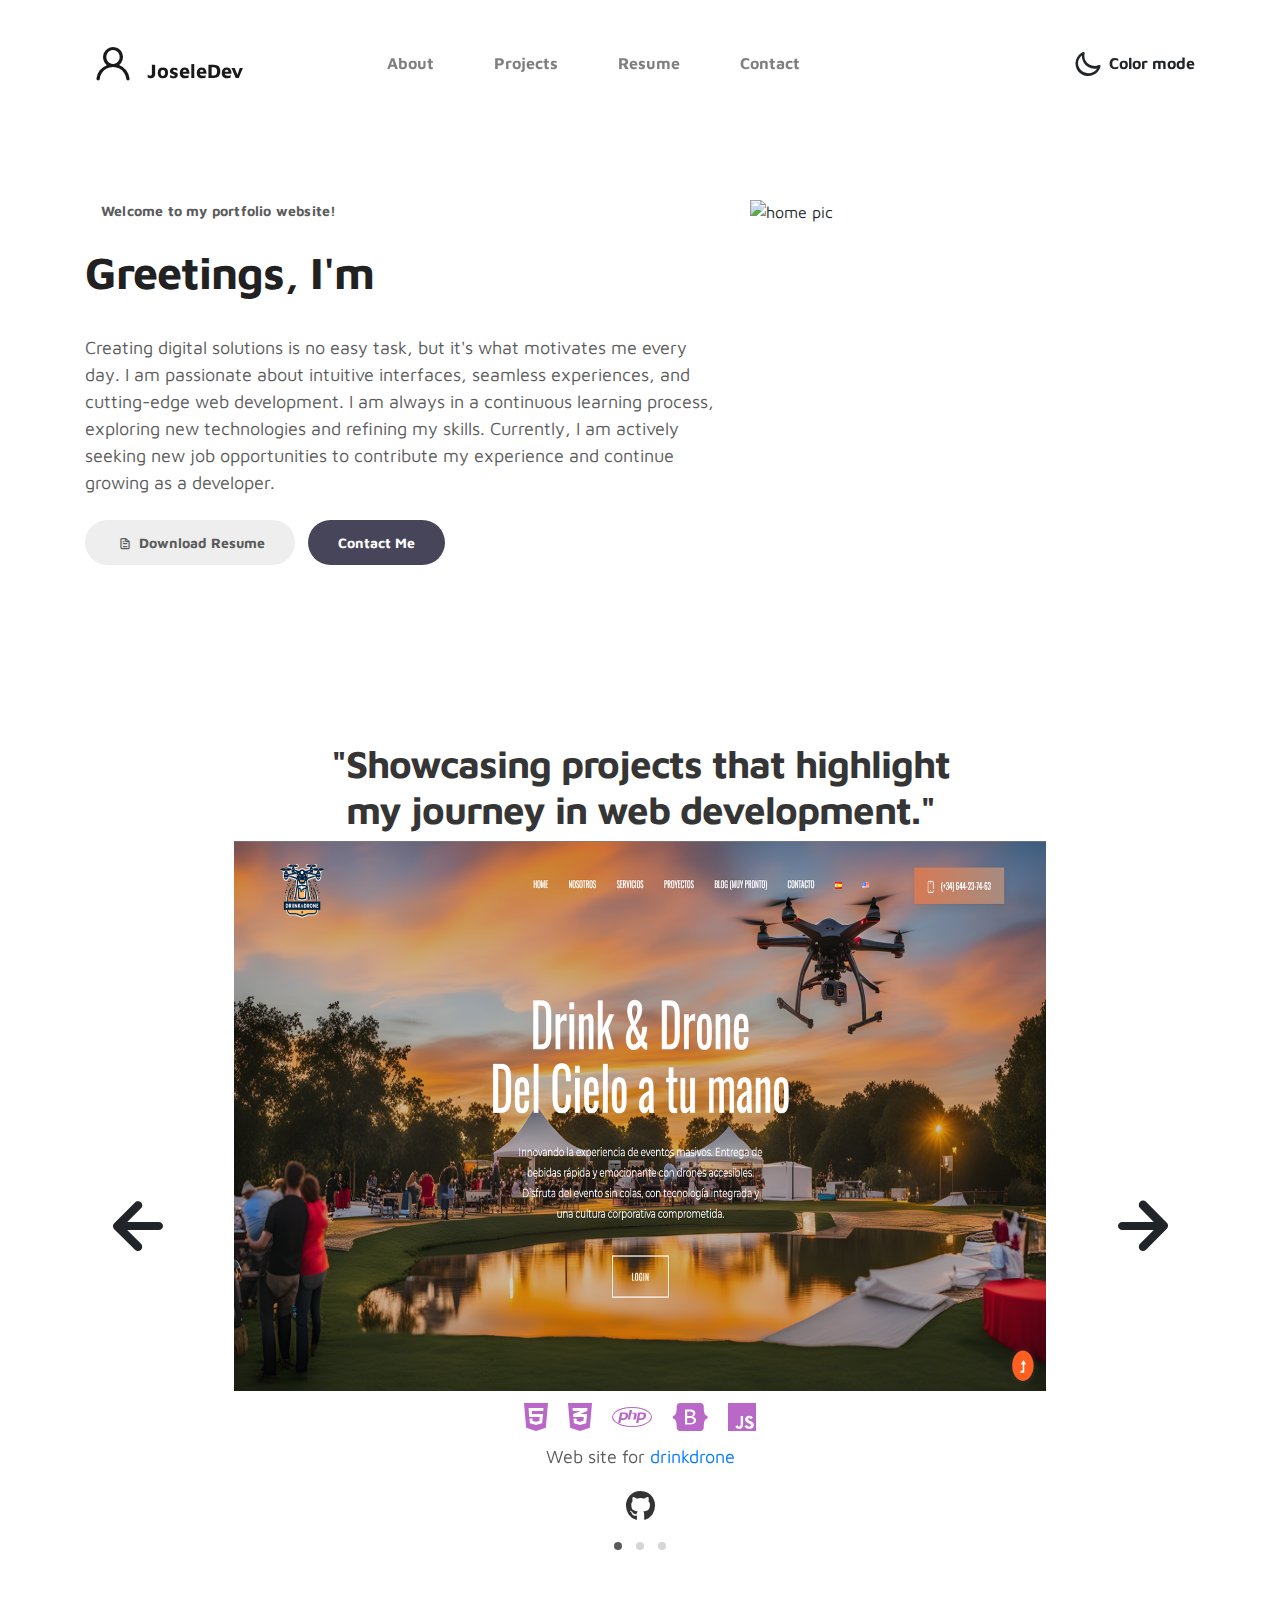
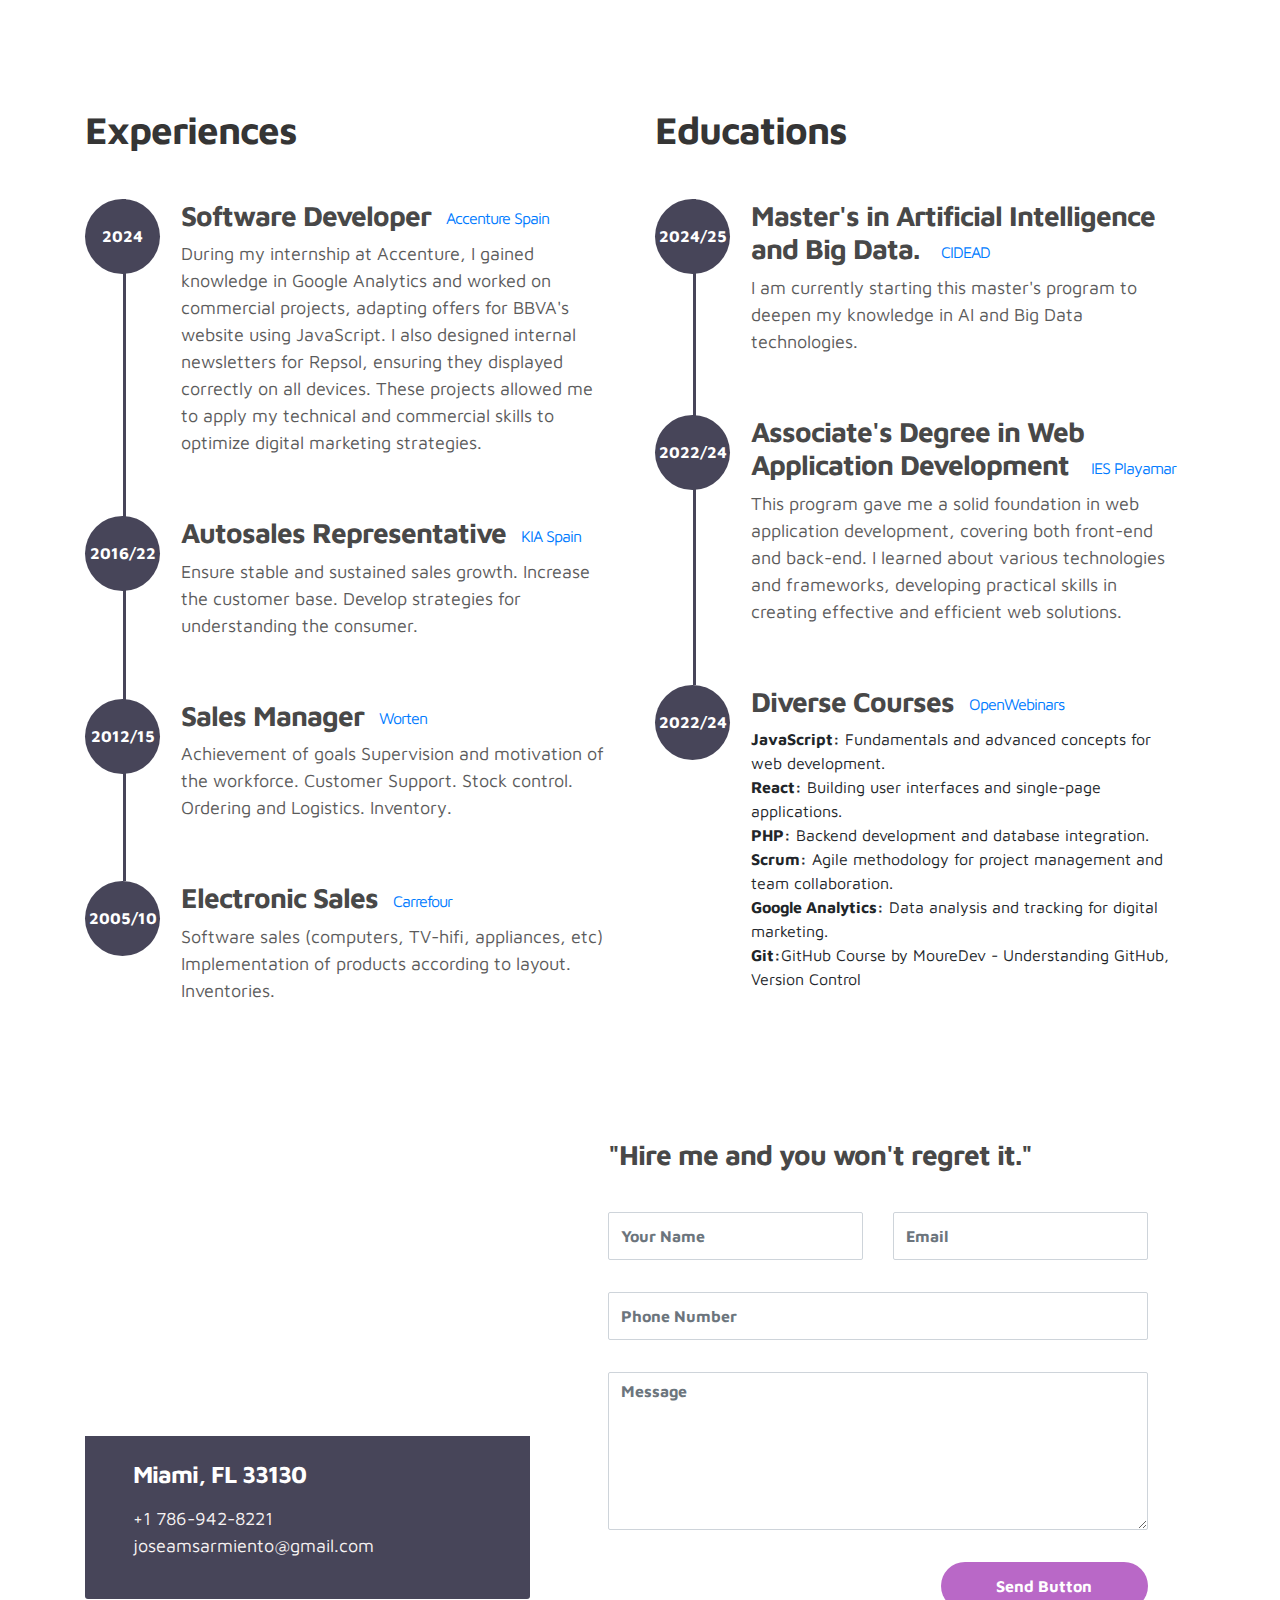
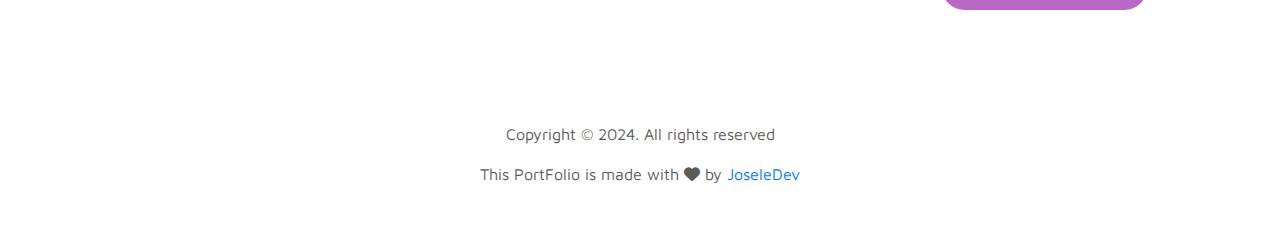
==== JoseleDev-PortFolio/index.html @ 1d7ce8e7 "ajuste del padding del parrafo" ====
<!doctype html>
<html lang="en">

<head>
  <meta charset="utf-8">
  <meta name="viewport" content="width=device-width, initial-scale=1, shrink-to-fit=no">
  <meta name="description" content="Portfolio of Jose Antonio Munoz Sarmiento, a Web Developer and Data Analyst">
  <meta name="author" content="Jose Antonio Munoz Sarmiento">

  <!-- Open Graph / LinkedIn -->
  <meta property="og:title" content="Portfolio of Jose Antonio Munoz Sarmiento">
  <meta property="og:description"
    content="Explore my web development projects and skills in technologies like JavaScript, Python, and more.">
  <meta property="og:image" content="https://www.joseledev.es/images/project/logo2.jpg">
  <meta property="og:url" content="https://www.joseledev.es">
  <meta property="og:type" content="website">

  <!-- Favicon -->
  <link rel="icon" href="images/favicon2.png">


  <!-- Keywords for SEO -->
  <meta name="keywords"
    content="Web Developer, Python, Django, Front-End, Back-End, Web Development, Data Analysis, Portfolio,">

  <!-- Page Title -->
  <title>JoseleDev</title>

  <!-- Script de Google Translate con carga asíncrona -->
  <script type="text/javascript">
    function googleTranslateElementInit() {
      new google.translate.TranslateElement({
        pageLanguage: 'en',
        includedLanguages: 'es,en',
        layout: google.translate.TranslateElement.InlineLayout.SIMPLE
      }, 'google_translate_element');
    }
  </script>
  <script type="text/javascript" src="//translate.google.com/translate_a/element.js?cb=googleTranslateElementInit" async
    defer></script>

  <!-- Styles google button -->
  <style>
    nav ul {
      list-style-type: none;
      margin: 0;
      padding: 0;
      display: flex;
    }

    nav ul li {
      margin-right: 20px;
    }

    #google_translate_element {
      display: inline-block;
      padding: 0;
      margin: 0;
    }
  </style>

  <!-- Bootstrap core CSS -->
  <link rel="stylesheet" href="css/bootstrap.min.css">
  <link rel="stylesheet" href="css/unicons.css">
  <link rel="stylesheet" href="css/owl.carousel.min.css">
  <link rel="stylesheet" href="css/owl.theme.default.min.css">

  <!-- MAIN STYLE -->
  <link rel="stylesheet" href="css/style.css">
  <link rel="stylesheet" href="https://cdnjs.cloudflare.com/ajax/libs/font-awesome/5.15.4/css/all.min.css">
  <link rel="stylesheet" href="https://cdnjs.cloudflare.com/ajax/libs/font-awesome/6.0.0-beta3/css/all.min.css">
  <link rel="stylesheet" href="https://unicons.iconscout.com/release/v3.0.6/css/line.css">

  <style>

  </style>

</head>

<body>

  <!-- MENU -->
  <nav class="navbar navbar-expand-sm navbar-light">
    <div class="container">
      <a class="navbar-brand" href="index.html"><i class='uil uil-user'></i> JoseleDev</a>

      <button class="navbar-toggler" type="button" data-toggle="collapse" data-target="#navbarNav"
        aria-controls="navbarNav" aria-expanded="false" aria-label="Toggle navigation">
        <span class="navbar-toggler-icon"></span>
        <span class="navbar-toggler-icon"></span>
        <span class="navbar-toggler-icon"></span>
      </button>

      <div class="collapse navbar-collapse" id="navbarNav">
        <ul class="navbar-nav mx-auto">
          <li class="nav-item">
            <a href="aboutme.html" class="nav-link"><span data-hover="About">About</span></a>
          </li>
          <li class="nav-item">
            <a href="#project" class="nav-link"><span data-hover="Projects">Projects</span></a>
          </li>
          <li class="nav-item">
            <a href="#resume" class="nav-link"><span data-hover="Resume">Resume</span></a>
          </li>
          <li class="nav-item">
            <a href="#contact" class="nav-link"><span data-hover="Contact">Contact</span></a>
          </li>
        </ul>

        <div id="google_translate_element"></div>

        <ul class="navbar-nav ml-lg-auto">
          <div class="ml-lg-4">
            <div class="color-mode d-lg-flex justify-content-center align-items-center">
              <i class="color-mode-icon"></i>
              Color mode
            </div>
          </div>
        </ul>
      </div>
    </div>
  </nav>

  <!-- ABOUT -->
  <section class="about full-screen d-lg-flex justify-content-center align-items-center" id="about">
    <div class="container">
      <div class="row">
        <div class="col-lg-7 col-md-12 col-12 d-flex align-items-center">
          <div class="about-text">
            <small class="small-text">Welcome to <span class="mobile-block">my portfolio website!</span></small>
            <h1 class="animated animated-text">
              <span class="mr-2">Greetings, I'm</span>
              <div class="animated-info">
                <span class="animated-item">Jose A. Munoz</span>
                <span class="animated-item">Web Developer</span>
                <span class="animated-item">Data Analyst</span>
              </div>
            </h1>
            <p style="padding-top: 10px;">Creating digital solutions is no easy task, but it's what motivates me every
              day. I am passionate about
              intuitive interfaces, seamless experiences, and cutting-edge web development. I am always in a continuous
              learning process, exploring new technologies and refining my skills. Currently, I am actively seeking new
              job opportunities to contribute my experience and continue growing as a developer.</p>
            <div class="custom-btn-group mt-4">
              <a id="download-resume" href="Resume Web Development.pdf" class="btn mr-lg-2 custom-btn" target="_blank">
                <i class='uil uil-file-alt'></i> Download Resume
              </a>
              <a href="#contact" class="btn custom-btn custom-btn-bg custom-btn-link">Contact Me</a>
            </div>
          </div>
        </div>
        <div class="col-lg-5 col-md-12 col-12">
          <div class="about-image svg">
            <img src="https://soumyajit.vercel.app/static/media/home-main.541f8179af8209ce03ccf2178fe62dbf.svg"
              alt="home pic" class="img-fluid" style="max-height: 450px;">
          </div>
        </div>
      </div>
    </div>
  </section>

  <!-- PROJECTS -->
  <section class="project py-5" id="project">
    <div class="container">
      <div class="row">
        <div class="col-lg-11 text-center mx-auto col-12">
          <div class="col-lg-8 mx-auto">
            <h2>"Showcasing projects that highlight my journey in web development."</h2>
          </div>

          <div class="owl-carousel owl-theme">
            <div class="item">
              <div class="project-info">
                <a href="https://drinkdrone.es" target="_blank"><img src="images/project/project-image01v(2).png"
                    class="img-fluid" alt="project image"></a>
                <div class="tech-icons">
                  <i class="fab fa-html5 tech-icon" title="HTML"></i>
                  <i class="fab fa-css3-alt tech-icon" title="CSS"></i>
                  <i class="fab fa-php tech-icon" title="PHP"></i>
                  <i class="fab fa-bootstrap tech-icon" title="Bootstrap"></i>
                  <i class="fab fa-js tech-icon" title="JavaScript"></i>
                </div>
                <p>Web site for <a href="https://www.drinkdrone.es/" target="_blank">drinkdrone</a></p>
                <a href="https://github.com/JoseleDev23/TFG" class="github-link" target="_blank">
                  <i class="fab fa-github" title="View on GitHub"></i>
                </a>
              </div>
            </div>

            <div class="item">
              <div class="project-info">
                <img src="images/project/project-image02v(2).png" class="img-fluid" alt="project image">
                <div class="tech-icons">
                  <i class="fab fa-php tech-icon" title="PHP"></i>
                  <i class="fab fa-html5 tech-icon" title="HTML"></i>
                  <i class="fab fa-css3-alt tech-icon" title="CSS"></i>
                  <i class="fab fa-bootstrap tech-icon" title="Bootstrap"></i>
                </div>
                <p>CRUD book management library</p>
                <a href="https://github.com/JoseleDev23/PHPCRUD" class="github-link" target="_blank">
                  <i class="fab fa-github" title="View on GitHub"></i>
                </a>
              </div>
            </div>

            <div class="item">
              <div class="project-info">
                <img src="images/project/project-image03v(3).png" class="img-fluid" alt="project image">
                <div class="tech-icons">
                  <i class="fab fa-python tech-icon" title="Python"></i>
                  <i class="fab fa-html5 tech-icon" title="HTML"></i>
                  <i class="fab fa-css3-alt tech-icon" title="CSS"></i>
                  <i class="fab fa-bootstrap tech-icon" title="Bootstrap"></i>
                  <!-- <span class="tech-icon" style="font-size: 21px; color: #B968C7;">Django</span> -->
                </div>
                <p>Django Project: Management of Sports Facilities and Athletes</p>
                <a href="https://github.com/JoseleDev23/Proyecto-final-Django/tree/master" class="github-link"
                  target="_blank">
                  <i class="fab fa-github" title="View on GitHub"></i>
                </a>
              </div>
            </div>

            <!-- <div class="item">
              <div class="project-info">
                <img src="images/project/project-image04.png" class="img-fluid" alt="project image">
                <div class="tech-icons">
                  <i class="fab fa-vuejs tech-icon" title="Vue.js"></i>
                  <i class="fab fa-axios tech-icon" title="Axios"></i>
                </div>
                <a href="https://github.com/tu-usuario/proyecto04" class="github-link" target="_blank">
                  <i class="fab fa-github" title="View on GitHub"></i>
                </a>
              </div>
            </div>

            <div class="item">
              <div class="project-info">
                <img src="images/project/project-image05.png" class="img-fluid" alt="project image">
                <div class="tech-icons">
                  <i class="fab fa-wordpress tech-icon" title="WordPress"></i>
                </div>
                <a href="https://github.com/tu-usuario/proyecto05" class="github-link" target="_blank">
                  <i class="fab fa-github" title="View on GitHub"></i>
                </a>
              </div> -->
          </div>
        </div>
      </div>
    </div>
    </div>
  </section>

  <!-- FEATURES -->
  <section class="resume py-5 d-lg-flex justify-content-center align-items-center" id="resume">
    <div class="container">
      <div class="row">

        <div class="col-lg-6 col-12">
          <h2 class="mb-4">Experiences</h2>

          <div class="timeline">
            <div class="timeline-wrapper">
              <div class="timeline-yr">
                <span>2024</span>
              </div>
              <div class="timeline-info">
                <h3><span>Software Developer</span><small> <a href="https://www.accenture.com/es-es">Accenture
                      Spain</a></small></h3>
                <p>During my internship at Accenture, I gained knowledge in Google Analytics and worked on commercial
                  projects, adapting offers for BBVA's website using JavaScript. I also designed internal newsletters
                  for Repsol, ensuring they displayed correctly on all devices. These projects allowed me to apply my
                  technical and commercial skills to optimize digital marketing strategies.</p>
              </div>
            </div>

            <div class="timeline-wrapper">
              <div class="timeline-yr">
                <span>2016/22</span>
              </div>
              <div class="timeline-info">
                <h3><span>Autosales Representative</span><small>
                    <a href="https://www.caetanoretail.es/kia/caetano-movil-sur/">KIA Spain</a></small></h3>
                <p>Ensure stable and sustained sales growth.
                  Increase the customer base.
                  Develop strategies for understanding the consumer.</p>
              </div>
            </div>

            <div class="timeline-wrapper">
              <div class="timeline-yr">
                <span>2012/15</span>
              </div>
              <div class="timeline-info">
                <h3><span>Sales Manager</span><small><a href="https://www.worten.es/">Worten</a></small></h3>
                <p>Achievement of goals
                  Supervision and motivation of the workforce.
                  Customer Support.
                  Stock control.
                  Ordering and Logistics.
                  Inventory.</p>
              </div>
            </div>

            <div class="timeline-wrapper">
              <div class="timeline-yr">
                <span>2005/10</span>
              </div>
              <div class="timeline-info">
                <h3><span>Electronic Sales<small><a href="https://www.carrefour.es/">Carrefour</a></small></h3>
                <p>Software sales (computers, TV-hifi, appliances, etc)
                  Implementation of products according to layout.
                  Inventories.</p>
              </div>
            </div>

          </div>
        </div>

        <div class="col-lg-6 col-12">
          <h2 class="mb-4 mobile-mt-2">Educations</h2>

          <div class="timeline">
            <div class="timeline-wrapper">
              <div class="timeline-yr">
                <span>2024/25</span>
              </div>
              <div class="timeline-info">
                <h3><span> Master's in Artificial Intelligence and Big Data.
                  </span><small> <a
                      href="https://www.educacionfpydeportes.gob.es/mc/cidead/el-cidead.html">CIDEAD</a></small></h3>
                <p>I am currently starting this master's program to deepen my knowledge in AI and Big Data technologies.
                </p>
              </div>
            </div>

            <div class="timeline-wrapper">
              <div class="timeline-yr">
                <span>2022/24</span>
              </div>
              <div class="timeline-info">
                <h3><span>Associate's Degree in Web Application Development
                  </span><small><a href="https://iesplayamar.es/">IES Playamar</a> </small></h3>
                <p>This program gave me a solid foundation in web application development, covering both front-end and
                  back-end. I learned about various technologies and frameworks, developing practical skills in creating
                  effective and efficient web solutions.</p>
              </div>
            </div>

            <div class="timeline-wrapper">
              <div class="timeline-yr">
                <span>2022/24</span>
              </div>
              <div class="timeline-info">
                <h3><span>Diverse Courses</span><small><a href="https://openwebinars.net/">OpenWebinars</a></small></h3>
                <ul>
                  <li><strong>JavaScript:</strong> Fundamentals and advanced concepts for web development.</li>
                  <li><strong>React:</strong> Building user interfaces and single-page applications.</li>
                  <li><strong>PHP:</strong> Backend development and database integration.</li>
                  <li><strong>Scrum:</strong> Agile methodology for project management and team collaboration.</li>
                  <li><strong>Google Analytics:</strong> Data analysis and tracking for digital marketing.</li>
                  <li><strong>Git:</strong>GitHub Course by MoureDev - Understanding GitHub, Version Control</li>
                </ul>
              </div>
            </div>
          </div>
        </div>
      </div>
    </div>
  </section>

  <!-- CONTACT -->
  <section class="contact py-5" id="contact">
    <div class="container">
      <div class="row">

        <div class="col-lg-5 mr-lg-5 col-12">
          <div class="google-map w-100">
            <iframe
              src="https://www.google.com/maps/embed?pb=!1m18!1m12!1m3!1d3593.148335024986!2d-80.21187282459947!3d25.76566357734939!2m3!1f0!2f0!3f0!3m2!1i1024!2i768!4f13.1!3m3!1m2!1s0x88d9b68cc8557a55%3A0x5b01899750f7d257!2sBrickell%20Vista%20Condo%20Association%20Inc!5e0!3m2!1ses!2sus!4v1729383443800!5m2!1ses!2sus"
              width="400" height="300" frameborder="0" style="border:0" allowfullscreen></iframe>
          </div>

          <div class="contact-info d-flex justify-content-between align-items-center py-4 px-lg-5">
            <div class="contact-info-item">
              <h4 class="mb-3 text-white"> Miami, FL 33130</h4>
              <p class="footer-text mb-0">+1 786-942-8221</p>
              <p><a href="mailto:joseamsarmiento@gmail.com">joseamsarmiento@gmail.com</a></p>
            </div>

            <ul class="social-links">
              <li>
                <a href="https://www.linkedin.com/in/jose-antonio-mu%C3%B1oz-sarmiento-1b151637/" target="_blank"
                  class="uil uil-linkedin" data-toggle="tooltip" data-placement="left" title="LinkedIn"></a>
              </li>
              <li>
                <a href="https://github.com/JoseleDev23?tab=repositories" target="_blank" class="uil uil-github"
                  data-toggle="tooltip" data-placement="left" title="GitHub"></a>
              </li>
            </ul>
          </div>
        </div>

        <div class="col-lg-6 col-12">
          <div class="contact-form">
            <h3 class="mb-4">"Hire me and you won't regret it."</h3>

            <form action="contact.php" method="POST">
              <div class="row">
                <div class="col-lg-6 col-12">
                  <input type="text" class="form-control" name="name" placeholder="Your Name" id="name" required>
                </div>

                <div class="col-lg-6 col-12">
                  <input type="email" class="form-control" name="email" placeholder="Email" id="email" required>
                </div>

                <div class="col-12">
                  <input type="text" class="form-control" name="phone" placeholder="Phone Number" id="phone" required>
                </div>

                <div class="col-12">
                  <textarea name="message" rows="6" class="form-control" id="message" placeholder="Message"
                    required></textarea>
                </div>

                <div class="ml-lg-auto col-lg-5 col-12">
                  <input type="submit" class="form-control submit-btn" value="Send Button">
                </div>
              </div>
            </form>
          </div>
        </div>



      </div>
    </div>
  </section>

  <!-- FOOTER -->
  <footer class="footer py-5">
    <div class="container">
      <div class="row">
        <div class="col-lg-12 col-12">
          <p class="copyright-text text-center">Copyright &copy; 2024. All rights reserved
          </p>
          <p class="copyright-text text-center"> This PortFolio is made with <i class="fa fa-heart"
              aria-hidden="true"></i> by <a rel="nofollow"
              href="https://www.linkedin.com/in/jose-antonio-mu%C3%B1oz-sarmiento-1b151637/"> JoseleDev</a>
          </p>
        </div>
      </div>
    </div>
  </footer>

  <script src="js/jquery-3.3.1.min.js"></script>
  <script src="js/popper.min.js"></script>
  <script src="js/bootstrap.min.js"></script>
  <script src="js/Headroom.js"></script>
  <script src="js/jQuery.headroom.js"></script>
  <script src="js/owl.carousel.min.js"></script>
  <script src="js/smoothscroll.js"></script>
  <script src="js/custom.js"></script>
  <script src="js/main.js"></script>

</body>

</html>
---- JoseleDev-PortFolio/css/unicons.css ----
@font-face {
  font-family: 'unicons';
  src: url('../font/unicons.eot?42479262');
  src: url('../font/unicons.eot?42479262#iefix') format('embedded-opentype'),
       url('../font/unicons.woff2?42479262') format('woff2'),
       url('../font/unicons.woff?42479262') format('woff'),
       url('../font/unicons.ttf?42479262') format('truetype'),
       url('../font/unicons.svg?42479262#unicons') format('svg');
  font-weight: normal;
  font-style: normal;
}
/* Chrome hack: SVG is rendered more smooth in Windozze. 100% magic, uncomment if you need it. */
/* Note, that will break hinting! In other OS-es font will be not as sharp as it could be */
/*
@media screen and (-webkit-min-device-pixel-ratio:0) {
  @font-face {
    font-family: 'unicons';
    src: url('../font/unicons.svg?42479262#unicons') format('svg');
  }
}
*/
 
 [class^="uil-"]:before, [class*=" uil-"]:before {
  font-family: "unicons";
  font-style: normal;
  font-weight: normal;
  speak: none;
 
  display: inline-block;
  text-decoration: inherit;
  width: 1em;
  margin-right: .2em;
  text-align: center;
  /* opacity: .8; */
 
  /* For safety - reset parent styles, that can break glyph codes*/
  font-variant: normal;
  text-transform: none;
 
  /* fix buttons height, for twitter bootstrap */
  line-height: 1em;
 
  /* Animation center compensation - margins should be symmetric */
  /* remove if not needed */
  margin-left: .2em;
 
  /* you can be more comfortable with increased icons size */
  /* font-size: 120%; */
 
  /* Font smoothing. That was taken from TWBS */
  -webkit-font-smoothing: antialiased;
  -moz-osx-font-smoothing: grayscale;
 
  /* Uncomment for 3D effect */
  /* text-shadow: 1px 1px 1px rgba(127, 127, 127, 0.3); */
}
 
.uil-abacus:before { content: '\e800'; } /* '' */
.uil-accessible-icon-alt:before { content: '\e801'; } /* '' */
.uil-adjust-alt:before { content: '\e802'; } /* '' */
.uil-adjust-circle:before { content: '\e803'; } /* '' */
.uil-adjust-half:before { content: '\e804'; } /* '' */
.uil-adjust:before { content: '\e805'; } /* '' */
.uil-airplay:before { content: '\e806'; } /* '' */
.uil-align-alt:before { content: '\e807'; } /* '' */
.uil-align-center-alt:before { content: '\e808'; } /* '' */
.uil-align-center-h:before { content: '\e809'; } /* '' */
.uil-align-center-justify:before { content: '\e80a'; } /* '' */
.uil-align-center-v:before { content: '\e80b'; } /* '' */
.uil-align-center:before { content: '\e80c'; } /* '' */
.uil-align-justify:before { content: '\e80d'; } /* '' */
.uil-align-left-justify:before { content: '\e80e'; } /* '' */
.uil-align-left:before { content: '\e80f'; } /* '' */
.uil-align-letter-right:before { content: '\e810'; } /* '' */
.uil-align-right-justify:before { content: '\e811'; } /* '' */
.uil-align-right:before { content: '\e812'; } /* '' */
.uil-align:before { content: '\e813'; } /* '' */
.uil-ambulance:before { content: '\e814'; } /* '' */
.uil-analysis:before { content: '\e815'; } /* '' */
.uil-analytics:before { content: '\e816'; } /* '' */
.uil-anchor:before { content: '\e817'; } /* '' */
.uil-android-phone-slash:before { content: '\e818'; } /* '' */
.uil-angle-double-down:before { content: '\e819'; } /* '' */
.uil-angle-double-left:before { content: '\e81a'; } /* '' */
.uil-angle-double-right:before { content: '\e81b'; } /* '' */
.uil-angle-double-up:before { content: '\e81c'; } /* '' */
.uil-angle-down:before { content: '\e81d'; } /* '' */
.uil-angle-left:before { content: '\e81e'; } /* '' */
.uil-angle-right-b:before { content: '\e81f'; } /* '' */
.uil-angle-right:before { content: '\e820'; } /* '' */
.uil-angle-up:before { content: '\e821'; } /* '' */
.uil-annoyed-alt:before { content: '\e822'; } /* '' */
.uil-annoyed:before { content: '\e823'; } /* '' */
.uil-apps:before { content: '\e824'; } /* '' */
.uil-archive-alt:before { content: '\e825'; } /* '' */
.uil-archive:before { content: '\e826'; } /* '' */
.uil-arrow-break:before { content: '\e827'; } /* '' */
.uil-arrow-circle-down:before { content: '\e828'; } /* '' */
.uil-arrow-circle-left:before { content: '\e829'; } /* '' */
.uil-arrow-circle-right:before { content: '\e82a'; } /* '' */
.uil-arrow-circle-up:before { content: '\e82b'; } /* '' */
.uil-arrow-compress-h:before { content: '\e82c'; } /* '' */
.uil-arrow-down-left:before { content: '\e82d'; } /* '' */
.uil-arrow-down-right:before { content: '\e82e'; } /* '' */
.uil-arrow-down:before { content: '\e82f'; } /* '' */
.uil-arrow-from-right:before { content: '\e830'; } /* '' */
.uil-arrow-from-top:before { content: '\e831'; } /* '' */
.uil-arrow-growth:before { content: '\e832'; } /* '' */
.uil-arrow-left:before { content: '\e833'; } /* '' */
.uil-arrow-random:before { content: '\e834'; } /* '' */
.uil-arrow-resize-diagonal:before { content: '\e835'; } /* '' */
.uil-arrow-right:before { content: '\e836'; } /* '' */
.uil-arrow-to-bottom:before { content: '\e837'; } /* '' */
.uil-arrow-to-right:before { content: '\e838'; } /* '' */
.uil-arrow-up-left:before { content: '\e839'; } /* '' */
.uil-arrow-up-right:before { content: '\e83a'; } /* '' */
.uil-arrow-up:before { content: '\e83b'; } /* '' */
.uil-arrows-h-alt:before { content: '\e83c'; } /* '' */
.uil-arrows-h:before { content: '\e83d'; } /* '' */
.uil-arrows-left-down:before { content: '\e83e'; } /* '' */
.uil-arrows-maximize:before { content: '\e83f'; } /* '' */
.uil-arrows-merge:before { content: '\e840'; } /* '' */
.uil-arrows-resize-h:before { content: '\e841'; } /* '' */
.uil-arrows-resize-v:before { content: '\e842'; } /* '' */
.uil-arrows-resize:before { content: '\e843'; } /* '' */
.uil-arrows-right-down:before { content: '\e844'; } /* '' */
.uil-arrows-shrink-h:before { content: '\e845'; } /* '' */
.uil-arrows-shrink-v:before { content: '\e846'; } /* '' */
.uil-arrows-up-right:before { content: '\e847'; } /* '' */
.uil-arrows-v-alt:before { content: '\e848'; } /* '' */
.uil-arrows-v:before { content: '\e849'; } /* '' */
.uil-at:before { content: '\e84a'; } /* '' */
.uil-atm-card:before { content: '\e84b'; } /* '' */
.uil-atom:before { content: '\e84c'; } /* '' */
.uil-auto-flash:before { content: '\e84d'; } /* '' */
.uil-award-alt:before { content: '\e84e'; } /* '' */
.uil-award:before { content: '\e84f'; } /* '' */
.uil-baby-carriage:before { content: '\e850'; } /* '' */
.uil-backpack:before { content: '\e851'; } /* '' */
.uil-backspace:before { content: '\e852'; } /* '' */
.uil-backward:before { content: '\e853'; } /* '' */
.uil-bag-alt:before { content: '\e854'; } /* '' */
.uil-bag-slash:before { content: '\e855'; } /* '' */
.uil-bag:before { content: '\e856'; } /* '' */
.uil-ball:before { content: '\e857'; } /* '' */
.uil-ban:before { content: '\e858'; } /* '' */
.uil-bars:before { content: '\e859'; } /* '' */
.uil-basketball-hoop:before { content: '\e85a'; } /* '' */
.uil-basketball:before { content: '\e85b'; } /* '' */
.uil-battery-bolt:before { content: '\e85c'; } /* '' */
.uil-battery-empty:before { content: '\e85d'; } /* '' */
.uil-bed-double:before { content: '\e85e'; } /* '' */
.uil-bed:before { content: '\e85f'; } /* '' */
.uil-bell-school:before { content: '\e860'; } /* '' */
.uil-bell-slash:before { content: '\e861'; } /* '' */
.uil-bill:before { content: '\e862'; } /* '' */
.uil-bitcoin-circle:before { content: '\e863'; } /* '' */
.uil-bitcoin:before { content: '\e864'; } /* '' */
.uil-bluetooth-b:before { content: '\e865'; } /* '' */
.uil-bolt-alt:before { content: '\e866'; } /* '' */
.uil-bolt-slash:before { content: '\e867'; } /* '' */
.uil-bolt:before { content: '\e868'; } /* '' */
.uil-book-alt:before { content: '\e869'; } /* '' */
.uil-book-medical:before { content: '\e86a'; } /* '' */
.uil-book-open:before { content: '\e86b'; } /* '' */
.uil-book-reader:before { content: '\e86c'; } /* '' */
.uil-book:before { content: '\e86d'; } /* '' */
.uil-bookmark-full:before { content: '\e86e'; } /* '' */
.uil-bookmark:before { content: '\e86f'; } /* '' */
.uil-books:before { content: '\e870'; } /* '' */
.uil-boombox:before { content: '\e871'; } /* '' */
.uil-border-alt:before { content: '\e872'; } /* '' */
.uil-border-bottom:before { content: '\e873'; } /* '' */
.uil-border-clear:before { content: '\e874'; } /* '' */
.uil-border-horizontal:before { content: '\e875'; } /* '' */
.uil-border-inner:before { content: '\e876'; } /* '' */
.uil-border-left:before { content: '\e877'; } /* '' */
.uil-border-out:before { content: '\e878'; } /* '' */
.uil-border-right:before { content: '\e879'; } /* '' */
.uil-border-top:before { content: '\e87a'; } /* '' */
.uil-border-vertical:before { content: '\e87b'; } /* '' */
.uil-box:before { content: '\e87c'; } /* '' */
.uil-briefcase-alt:before { content: '\e87d'; } /* '' */
.uil-briefcase:before { content: '\e87e'; } /* '' */
.uil-bright:before { content: '\e87f'; } /* '' */
.uil-brightness-empty:before { content: '\e880'; } /* '' */
.uil-brightness-half:before { content: '\e881'; } /* '' */
.uil-brightness-low:before { content: '\e882'; } /* '' */
.uil-brightness-minus:before { content: '\e883'; } /* '' */
.uil-brightness-plus:before { content: '\e884'; } /* '' */
.uil-brightness:before { content: '\e885'; } /* '' */
.uil-bring-bottom:before { content: '\e886'; } /* '' */
.uil-bring-front:before { content: '\e887'; } /* '' */
.uil-brush-alt:before { content: '\e888'; } /* '' */
.uil-bug:before { content: '\e889'; } /* '' */
.uil-building:before { content: '\e88a'; } /* '' */
.uil-bullseye:before { content: '\e88b'; } /* '' */
.uil-bus-alt:before { content: '\e88c'; } /* '' */
.uil-bus-school:before { content: '\e88d'; } /* '' */
.uil-bus:before { content: '\e88e'; } /* '' */
.uil-calcualtor:before { content: '\e88f'; } /* '' */
.uil-calculator-alt:before { content: '\e890'; } /* '' */
.uil-calendar-alt:before { content: '\e891'; } /* '' */
.uil-calendar-slash:before { content: '\e892'; } /* '' */
.uil-calender:before { content: '\e893'; } /* '' */
.uil-calling:before { content: '\e894'; } /* '' */
.uil-camera-plus:before { content: '\e895'; } /* '' */
.uil-camera-slash:before { content: '\e896'; } /* '' */
.uil-camera:before { content: '\e897'; } /* '' */
.uil-cancel:before { content: '\e898'; } /* '' */
.uil-capsule:before { content: '\e899'; } /* '' */
.uil-capture:before { content: '\e89a'; } /* '' */
.uil-car-sideview:before { content: '\e89b'; } /* '' */
.uil-car-slash:before { content: '\e89c'; } /* '' */
.uil-car-wash:before { content: '\e89d'; } /* '' */
.uil-car:before { content: '\e89e'; } /* '' */
.uil-card-atm:before { content: '\e89f'; } /* '' */
.uil-caret-right:before { content: '\e8a0'; } /* '' */
.uil-cart:before { content: '\e8a1'; } /* '' */
.uil-cell:before { content: '\e8a2'; } /* '' */
.uil-celsius:before { content: '\e8a3'; } /* '' */
.uil-chart-bar-alt:before { content: '\e8a4'; } /* '' */
.uil-chart-bar:before { content: '\e8a5'; } /* '' */
.uil-chart-down:before { content: '\e8a6'; } /* '' */
.uil-chart-growth-alt:before { content: '\e8a7'; } /* '' */
.uil-chart-growth:before { content: '\e8a8'; } /* '' */
.uil-chart-line:before { content: '\e8a9'; } /* '' */
.uil-chart-pie-alt:before { content: '\e8aa'; } /* '' */
.uil-chart-pie:before { content: '\e8ab'; } /* '' */
.uil-chart:before { content: '\e8ac'; } /* '' */
.uil-chat-bubble-user:before { content: '\e8ad'; } /* '' */
.uil-chat-info:before { content: '\e8ae'; } /* '' */
.uil-chat:before { content: '\e8af'; } /* '' */
.uil-check-circle:before { content: '\e8b0'; } /* '' */
.uil-check-square:before { content: '\e8b1'; } /* '' */
.uil-check:before { content: '\e8b2'; } /* '' */
.uil-circle-layer:before { content: '\e8b3'; } /* '' */
.uil-circle:before { content: '\e8b4'; } /* '' */
.uil-circuit:before { content: '\e8b5'; } /* '' */
.uil-clapper-board:before { content: '\e8b6'; } /* '' */
.uil-clipboard-alt:before { content: '\e8b7'; } /* '' */
.uil-clipboard-blank:before { content: '\e8b8'; } /* '' */
.uil-clipboard-notes:before { content: '\e8b9'; } /* '' */
.uil-clipboard:before { content: '\e8ba'; } /* '' */
.uil-clock-eight:before { content: '\e8bb'; } /* '' */
.uil-clock-five:before { content: '\e8bc'; } /* '' */
.uil-clock-nine:before { content: '\e8bd'; } /* '' */
.uil-clock-seven:before { content: '\e8be'; } /* '' */
.uil-clock-ten:before { content: '\e8bf'; } /* '' */
.uil-clock-three:before { content: '\e8c0'; } /* '' */
.uil-clock-two:before { content: '\e8c1'; } /* '' */
.uil-clock:before { content: '\e8c2'; } /* '' */
.uil-closed-captioning:before { content: '\e8c3'; } /* '' */
.uil-cloud-block:before { content: '\e8c4'; } /* '' */
.uil-cloud-bookmark:before { content: '\e8c5'; } /* '' */
.uil-cloud-check:before { content: '\e8c6'; } /* '' */
.uil-cloud-computing:before { content: '\e8c7'; } /* '' */
.uil-cloud-data-connection:before { content: '\e8c8'; } /* '' */
.uil-cloud-database-tree:before { content: '\e8c9'; } /* '' */
.uil-cloud-download:before { content: '\e8ca'; } /* '' */
.uil-cloud-drizzle:before { content: '\e8cb'; } /* '' */
.uil-cloud-exclamation:before { content: '\e8cc'; } /* '' */
.uil-cloud-hail:before { content: '\e8cd'; } /* '' */
.uil-cloud-heart:before { content: '\e8ce'; } /* '' */
.uil-cloud-info:before { content: '\e8cf'; } /* '' */
.uil-cloud-lock:before { content: '\e8d0'; } /* '' */
.uil-cloud-meatball:before { content: '\e8d1'; } /* '' */
.uil-cloud-moon-hail:before { content: '\e8d2'; } /* '' */
.uil-cloud-moon-meatball:before { content: '\e8d3'; } /* '' */
.uil-cloud-moon-rain:before { content: '\e8d4'; } /* '' */
.uil-cloud-moon-showers:before { content: '\e8d5'; } /* '' */
.uil-cloud-moon:before { content: '\e8d6'; } /* '' */
.uil-cloud-question:before { content: '\e8d7'; } /* '' */
.uil-cloud-rain-sun:before { content: '\e8d8'; } /* '' */
.uil-cloud-rain:before { content: '\e8d9'; } /* '' */
.uil-cloud-redo:before { content: '\e8da'; } /* '' */
.uil-cloud-set:before { content: '\e8db'; } /* '' */
.uil-cloud-share:before { content: '\e8dc'; } /* '' */
.uil-cloud-shield:before { content: '\e8dd'; } /* '' */
.uil-cloud-showers-alt:before { content: '\e8de'; } /* '' */
.uil-cloud-showers-heavy:before { content: '\e8df'; } /* '' */
.uil-cloud-showers:before { content: '\e8e0'; } /* '' */
.uil-cloud-slash:before { content: '\e8e1'; } /* '' */
.uil-cloud-sun-hail:before { content: '\e8e2'; } /* '' */
.uil-cloud-sun-meatball:before { content: '\e8e3'; } /* '' */
.uil-cloud-sun-rain-alt:before { content: '\e8e4'; } /* '' */
.uil-cloud-sun-rain:before { content: '\e8e5'; } /* '' */
.uil-cloud-sun-tear:before { content: '\e8e6'; } /* '' */
.uil-cloud-sun:before { content: '\e8e7'; } /* '' */
.uil-cloud-times:before { content: '\e8e8'; } /* '' */
.uil-cloud-unlock:before { content: '\e8e9'; } /* '' */
.uil-cloud-upload:before { content: '\e8ea'; } /* '' */
.uil-cloud-wifi:before { content: '\e8eb'; } /* '' */
.uil-cloud-wind:before { content: '\e8ec'; } /* '' */
.uil-cloud:before { content: '\e8ed'; } /* '' */
.uil-clouds:before { content: '\e8ee'; } /* '' */
.uil-club:before { content: '\e8ef'; } /* '' */
.uil-code:before { content: '\e8f0'; } /* '' */
.uil-coffee:before { content: '\e8f1'; } /* '' */
.uil-cog:before { content: '\e8f2'; } /* '' */
.uil-coins:before { content: '\e8f3'; } /* '' */
.uil-columns:before { content: '\e8f4'; } /* '' */
.uil-comment-alt-block:before { content: '\e8f5'; } /* '' */
.uil-comment-alt-chart-lines:before { content: '\e8f6'; } /* '' */
.uil-comment-alt-check:before { content: '\e8f7'; } /* '' */
.uil-comment-alt-dots:before { content: '\e8f8'; } /* '' */
.uil-comment-alt-download:before { content: '\e8f9'; } /* '' */
.uil-comment-alt-edit:before { content: '\e8fa'; } /* '' */
.uil-comment-alt-exclamation:before { content: '\e8fb'; } /* '' */
.uil-comment-alt-heart:before { content: '\e8fc'; } /* '' */
.uil-comment-alt-image:before { content: '\e8fd'; } /* '' */
.uil-comment-alt-info:before { content: '\e8fe'; } /* '' */
.uil-comment-alt-lines:before { content: '\e8ff'; } /* '' */
.uil-comment-alt-lock:before { content: '\e900'; } /* '' */
.uil-comment-alt-medical:before { content: '\e901'; } /* '' */
.uil-comment-alt-message:before { content: '\e902'; } /* '' */
.uil-comment-alt-notes:before { content: '\e903'; } /* '' */
.uil-comment-alt-plus:before { content: '\e904'; } /* '' */
.uil-comment-alt-question:before { content: '\e905'; } /* '' */
.uil-comment-alt-redo:before { content: '\e906'; } /* '' */
.uil-comment-alt-search:before { content: '\e907'; } /* '' */
.uil-comment-alt-share:before { content: '\e908'; } /* '' */
.uil-comment-alt-shield:before { content: '\e909'; } /* '' */
.uil-comment-alt-upload:before { content: '\e90a'; } /* '' */
.uil-comment-alt-verify:before { content: '\e90b'; } /* '' */
.uil-comment-alt:before { content: '\e90c'; } /* '' */
.uil-comment-block:before { content: '\e90d'; } /* '' */
.uil-comment-chart-line:before { content: '\e90e'; } /* '' */
.uil-comment-check:before { content: '\e90f'; } /* '' */
.uil-comment-dots:before { content: '\e910'; } /* '' */
.uil-comment-download:before { content: '\e911'; } /* '' */
.uil-comment-edit:before { content: '\e912'; } /* '' */
.uil-comment-exclamation:before { content: '\e913'; } /* '' */
.uil-comment-heart:before { content: '\e914'; } /* '' */
.uil-comment-image:before { content: '\e915'; } /* '' */
.uil-comment-info-alt:before { content: '\e916'; } /* '' */
.uil-comment-info:before { content: '\e917'; } /* '' */
.uil-comment-lines:before { content: '\e918'; } /* '' */
.uil-comment-lock:before { content: '\e919'; } /* '' */
.uil-comment-medical:before { content: '\e91a'; } /* '' */
.uil-comment-message:before { content: '\e91b'; } /* '' */
.uil-comment-notes:before { content: '\e91c'; } /* '' */
.uil-comment-plus:before { content: '\e91d'; } /* '' */
.uil-comment-question:before { content: '\e91e'; } /* '' */
.uil-comment-redo:before { content: '\e91f'; } /* '' */
.uil-comment-search:before { content: '\e920'; } /* '' */
.uil-comment-share:before { content: '\e921'; } /* '' */
.uil-comment-shield:before { content: '\e922'; } /* '' */
.uil-comment-slash:before { content: '\e923'; } /* '' */
.uil-comment-upload:before { content: '\e924'; } /* '' */
.uil-comment-verify:before { content: '\e925'; } /* '' */
.uil-comment:before { content: '\e926'; } /* '' */
.uil-comments-alt:before { content: '\e927'; } /* '' */
.uil-comments:before { content: '\e928'; } /* '' */
.uil-commnet-alt-slash:before { content: '\e929'; } /* '' */
.uil-compact-disc:before { content: '\e92a'; } /* '' */
.uil-compass:before { content: '\e92b'; } /* '' */
.uil-compress-alt-left:before { content: '\e92c'; } /* '' */
.uil-compress-alt:before { content: '\e92d'; } /* '' */
.uil-compress-arrows:before { content: '\e92e'; } /* '' */
.uil-compress-lines:before { content: '\e92f'; } /* '' */
.uil-compress-point:before { content: '\e930'; } /* '' */
.uil-compress-v:before { content: '\e931'; } /* '' */
.uil-compress:before { content: '\e932'; } /* '' */
.uil-computer-mouse:before { content: '\e933'; } /* '' */
.uil-confused:before { content: '\e934'; } /* '' */
.uil-constructor:before { content: '\e935'; } /* '' */
.uil-copy-alt:before { content: '\e936'; } /* '' */
.uil-copy-landscape:before { content: '\e937'; } /* '' */
.uil-copy:before { content: '\e938'; } /* '' */
.uil-copyright:before { content: '\e939'; } /* '' */
.uil-corner-down-left:before { content: '\e93a'; } /* '' */
.uil-corner-down-right-alt:before { content: '\e93b'; } /* '' */
.uil-corner-down-right:before { content: '\e93c'; } /* '' */
.uil-corner-left-down:before { content: '\e93d'; } /* '' */
.uil-corner-right-down:before { content: '\e93e'; } /* '' */
.uil-corner-up-left-alt:before { content: '\e93f'; } /* '' */
.uil-corner-up-left:before { content: '\e940'; } /* '' */
.uil-corner-up-right-alt:before { content: '\e941'; } /* '' */
.uil-corner-up-right:before { content: '\e942'; } /* '' */
.uil-creative-commons-pd-alt:before { content: '\e943'; } /* '' */
.uil-creative-commons-pd:before { content: '\e944'; } /* '' */
.uil-crockery:before { content: '\e945'; } /* '' */
.uil-crop-alt-rotate-left:before { content: '\e946'; } /* '' */
.uil-crop-alt-rotate-right:before { content: '\e947'; } /* '' */
.uil-crop-alt:before { content: '\e948'; } /* '' */
.uil-crosshair-alt:before { content: '\e949'; } /* '' */
.uil-crosshair:before { content: '\e94a'; } /* '' */
.uil-crosshairs:before { content: '\e94b'; } /* '' */
.uil-cube:before { content: '\e94c'; } /* '' */
.uil-data-sharing:before { content: '\e94d'; } /* '' */
.uil-database-alt:before { content: '\e94e'; } /* '' */
.uil-database:before { content: '\e94f'; } /* '' */
.uil-desert:before { content: '\e950'; } /* '' */
.uil-desktop-alt-slash:before { content: '\e951'; } /* '' */
.uil-desktop-alt:before { content: '\e952'; } /* '' */
.uil-desktop-cloud-alt:before { content: '\e953'; } /* '' */
.uil-desktop-slash:before { content: '\e954'; } /* '' */
.uil-desktop:before { content: '\e955'; } /* '' */
.uil-dialpad-alt:before { content: '\e956'; } /* '' */
.uil-dialpad:before { content: '\e957'; } /* '' */
.uil-diamond:before { content: '\e958'; } /* '' */
.uil-diary-alt:before { content: '\e959'; } /* '' */
.uil-diary:before { content: '\e95a'; } /* '' */
.uil-dice-five:before { content: '\e95b'; } /* '' */
.uil-dice-four:before { content: '\e95c'; } /* '' */
.uil-dice-one:before { content: '\e95d'; } /* '' */
.uil-dice-six:before { content: '\e95e'; } /* '' */
.uil-dice-three:before { content: '\e95f'; } /* '' */
.uil-dice-two:before { content: '\e960'; } /* '' */
.uil-direction:before { content: '\e961'; } /* '' */
.uil-directions:before { content: '\e962'; } /* '' */
.uil-dizzy-meh:before { content: '\e963'; } /* '' */
.uil-dna:before { content: '\e964'; } /* '' */
.uil-document-layout-center:before { content: '\e965'; } /* '' */
.uil-document-layout-left:before { content: '\e966'; } /* '' */
.uil-document-layout-right:before { content: '\e967'; } /* '' */
.uil-document:before { content: '\e968'; } /* '' */
.uil-dollar-alt:before { content: '\e969'; } /* '' */
.uil-dollar-sign-alt:before { content: '\e96a'; } /* '' */
.uil-dollar-sign:before { content: '\e96b'; } /* '' */
.uil-down-arrow:before { content: '\e96c'; } /* '' */
.uil-download-alt:before { content: '\e96d'; } /* '' */
.uil-dribbble:before { content: '\e96e'; } /* '' */
.uil-drill:before { content: '\e96f'; } /* '' */
.uil-dropbox:before { content: '\e970'; } /* '' */
.uil-dumbbell:before { content: '\e971'; } /* '' */
.uil-edit-alt:before { content: '\e972'; } /* '' */
.uil-edit:before { content: '\e973'; } /* '' */
.uil-ellipsis-h:before { content: '\e974'; } /* '' */
.uil-ellipsis-v:before { content: '\e975'; } /* '' */
.uil-emoji:before { content: '\e976'; } /* '' */
.uil-enter:before { content: '\e977'; } /* '' */
.uil-entry:before { content: '\e978'; } /* '' */
.uil-envelope-add:before { content: '\e979'; } /* '' */
.uil-envelope-alt:before { content: '\e97a'; } /* '' */
.uil-envelope-block:before { content: '\e97b'; } /* '' */
.uil-envelope-bookmark:before { content: '\e97c'; } /* '' */
.uil-envelope-check:before { content: '\e97d'; } /* '' */
.uil-envelope-download-alt:before { content: '\e97e'; } /* '' */
.uil-envelope-download:before { content: '\e97f'; } /* '' */
.uil-envelope-edit:before { content: '\e980'; } /* '' */
.uil-envelope-exclamation:before { content: '\e981'; } /* '' */
.uil-envelope-heart:before { content: '\e982'; } /* '' */
.uil-envelope-info:before { content: '\e983'; } /* '' */
.uil-envelope-lock:before { content: '\e984'; } /* '' */
.uil-envelope-minus:before { content: '\e985'; } /* '' */
.uil-envelope-open:before { content: '\e986'; } /* '' */
.uil-envelope-question:before { content: '\e987'; } /* '' */
.uil-envelope-receive:before { content: '\e988'; } /* '' */
.uil-envelope-redo:before { content: '\e989'; } /* '' */
.uil-envelope-search:before { content: '\e98a'; } /* '' */
.uil-envelope-send:before { content: '\e98b'; } /* '' */
.uil-envelope-share:before { content: '\e98c'; } /* '' */
.uil-envelope-shield:before { content: '\e98d'; } /* '' */
.uil-envelope-star:before { content: '\e98e'; } /* '' */
.uil-envelope-times:before { content: '\e98f'; } /* '' */
.uil-envelope-upload-alt:before { content: '\e990'; } /* '' */
.uil-envelope-upload:before { content: '\e991'; } /* '' */
.uil-envelope:before { content: '\e992'; } /* '' */
.uil-envelopes:before { content: '\e993'; } /* '' */
.uil-equal-circle:before { content: '\e994'; } /* '' */
.uil-euro-circle:before { content: '\e995'; } /* '' */
.uil-euro:before { content: '\e996'; } /* '' */
.uil-exchange-alt:before { content: '\e997'; } /* '' */
.uil-exchange:before { content: '\e998'; } /* '' */
.uil-exclamation-circle:before { content: '\e999'; } /* '' */
.uil-exclamation-octagon:before { content: '\e99a'; } /* '' */
.uil-exclamation-triangle:before { content: '\e99b'; } /* '' */
.uil-exclude:before { content: '\e99c'; } /* '' */
.uil-exit:before { content: '\e99d'; } /* '' */
.uil-expand-alt:before { content: '\e99e'; } /* '' */
.uil-expand-arrows-alt:before { content: '\e99f'; } /* '' */
.uil-expand-arrows:before { content: '\e9a0'; } /* '' */
.uil-expand-from-corner:before { content: '\e9a1'; } /* '' */
.uil-expand-left:before { content: '\e9a2'; } /* '' */
.uil-export:before { content: '\e9a3'; } /* '' */
.uil-exposure-alt:before { content: '\e9a4'; } /* '' */
.uil-exposure-increase:before { content: '\e9a5'; } /* '' */
.uil-external-link-alt:before { content: '\e9a6'; } /* '' */
.uil-eye-slash:before { content: '\e9a7'; } /* '' */
.uil-eye:before { content: '\e9a8'; } /* '' */
.uil-facebook:before { content: '\e9a9'; } /* '' */
.uil-fahrenheit:before { content: '\e9aa'; } /* '' */
.uil-fast-mail-alt:before { content: '\e9ab'; } /* '' */
.uil-fast-mail:before { content: '\e9ac'; } /* '' */
.uil-favorite:before { content: '\e9ad'; } /* '' */
.uil-feedback:before { content: '\e9ae'; } /* '' */
.uil-file-alt:before { content: '\e9af'; } /* '' */
.uil-file-blank:before { content: '\e9b0'; } /* '' */
.uil-file-block-alt:before { content: '\e9b1'; } /* '' */
.uil-file-bookmark-alt:before { content: '\e9b2'; } /* '' */
.uil-file-check-alt:before { content: '\e9b3'; } /* '' */
.uil-file-check:before { content: '\e9b4'; } /* '' */
.uil-file-contract-dollar:before { content: '\e9b5'; } /* '' */
.uil-file-copy-alt:before { content: '\e9b6'; } /* '' */
.uil-file-download-alt:before { content: '\e9b7'; } /* '' */
.uil-file-download:before { content: '\e9b8'; } /* '' */
.uil-file-edit-alt:before { content: '\e9b9'; } /* '' */
.uil-file-exclamation-alt:before { content: '\e9ba'; } /* '' */
.uil-file-exclamation:before { content: '\e9bb'; } /* '' */
.uil-file-heart:before { content: '\e9bc'; } /* '' */
.uil-file-info-alt:before { content: '\e9bd'; } /* '' */
.uil-file-landscape-alt:before { content: '\e9be'; } /* '' */
.uil-file-landscape:before { content: '\e9bf'; } /* '' */
.uil-file-lanscape-slash:before { content: '\e9c0'; } /* '' */
.uil-file-lock-alt:before { content: '\e9c1'; } /* '' */
.uil-file-medical-alt:before { content: '\e9c2'; } /* '' */
.uil-file-medical:before { content: '\e9c3'; } /* '' */
.uil-file-minus-alt:before { content: '\e9c4'; } /* '' */
.uil-file-minus:before { content: '\e9c5'; } /* '' */
.uil-file-network:before { content: '\e9c6'; } /* '' */
.uil-file-plus-alt:before { content: '\e9c7'; } /* '' */
.uil-file-plus:before { content: '\e9c8'; } /* '' */
.uil-file-question-alt:before { content: '\e9c9'; } /* '' */
.uil-file-question:before { content: '\e9ca'; } /* '' */
.uil-file-redo-alt:before { content: '\e9cb'; } /* '' */
.uil-file-search-alt:before { content: '\e9cc'; } /* '' */
.uil-file-share-alt:before { content: '\e9cd'; } /* '' */
.uil-file-shield-alt:before { content: '\e9ce'; } /* '' */
.uil-file-slash:before { content: '\e9cf'; } /* '' */
.uil-file-times-alt:before { content: '\e9d0'; } /* '' */
.uil-file-times:before { content: '\e9d1'; } /* '' */
.uil-file-upload-alt:before { content: '\e9d2'; } /* '' */
.uil-file-upload:before { content: '\e9d3'; } /* '' */
.uil-file:before { content: '\e9d4'; } /* '' */
.uil-files-landscapes-alt:before { content: '\e9d5'; } /* '' */
.uil-files-landscapes:before { content: '\e9d6'; } /* '' */
.uil-film:before { content: '\e9d7'; } /* '' */
.uil-filter-slash:before { content: '\e9d8'; } /* '' */
.uil-filter:before { content: '\e9d9'; } /* '' */
.uil-flask-potion:before { content: '\e9da'; } /* '' */
.uil-flask:before { content: '\e9db'; } /* '' */
.uil-flip-h-alt:before { content: '\e9dc'; } /* '' */
.uil-flip-h:before { content: '\e9dd'; } /* '' */
.uil-flip-v-alt:before { content: '\e9de'; } /* '' */
.uil-flip-v:before { content: '\e9df'; } /* '' */
.uil-flower:before { content: '\e9e0'; } /* '' */
.uil-focus-add:before { content: '\e9e1'; } /* '' */
.uil-focus-target:before { content: '\e9e2'; } /* '' */
.uil-focus:before { content: '\e9e3'; } /* '' */
.uil-folder-check:before { content: '\e9e4'; } /* '' */
.uil-folder-download:before { content: '\e9e5'; } /* '' */
.uil-folder-exclamation:before { content: '\e9e6'; } /* '' */
.uil-folder-heart:before { content: '\e9e7'; } /* '' */
.uil-folder-info:before { content: '\e9e8'; } /* '' */
.uil-folder-lock:before { content: '\e9e9'; } /* '' */
.uil-folder-medical:before { content: '\e9ea'; } /* '' */
.uil-folder-minus:before { content: '\e9eb'; } /* '' */
.uil-folder-network:before { content: '\e9ec'; } /* '' */
.uil-folder-plus:before { content: '\e9ed'; } /* '' */
.uil-folder-question:before { content: '\e9ee'; } /* '' */
.uil-folder-slash:before { content: '\e9ef'; } /* '' */
.uil-folder-times:before { content: '\e9f0'; } /* '' */
.uil-folder-upload:before { content: '\e9f1'; } /* '' */
.uil-folder:before { content: '\e9f2'; } /* '' */
.uil-food:before { content: '\e9f3'; } /* '' */
.uil-football-american:before { content: '\e9f4'; } /* '' */
.uil-football-ball:before { content: '\e9f5'; } /* '' */
.uil-football:before { content: '\e9f6'; } /* '' */
.uil-forecastcloud-moon-tear:before { content: '\e9f7'; } /* '' */
.uil-forwaded-call:before { content: '\e9f8'; } /* '' */
.uil-forward:before { content: '\e9f9'; } /* '' */
.uil-frown:before { content: '\e9fa'; } /* '' */
.uil-game-structure:before { content: '\e9fb'; } /* '' */
.uil-game:before { content: '\e9fc'; } /* '' */
.uil-gift:before { content: '\e9fd'; } /* '' */
.uil-glass-martini-alt-slash:before { content: '\e9fe'; } /* '' */
.uil-glass-martini-alt:before { content: '\e9ff'; } /* '' */
.uil-glass-martini:before { content: '\ea00'; } /* '' */
.uil-glass-tea:before { content: '\ea01'; } /* '' */
.uil-glass:before { content: '\ea02'; } /* '' */
.uil-globe:before { content: '\ea03'; } /* '' */
.uil-gold:before { content: '\ea04'; } /* '' */
.uil-google-drive:before { content: '\ea05'; } /* '' */
.uil-graduation-hat:before { content: '\ea06'; } /* '' */
.uil-graph-bar:before { content: '\ea07'; } /* '' */
.uil-grid:before { content: '\ea08'; } /* '' */
.uil-grids:before { content: '\ea09'; } /* '' */
.uil-grin-tongue-wink-alt:before { content: '\ea0a'; } /* '' */
.uil-grin-tongue-wink:before { content: '\ea0b'; } /* '' */
.uil-grin:before { content: '\ea0c'; } /* '' */
.uil-grip-horizontal-line:before { content: '\ea0d'; } /* '' */
.uil-hdd:before { content: '\ea0e'; } /* '' */
.uil-headphones-alt:before { content: '\ea0f'; } /* '' */
.uil-headphones:before { content: '\ea10'; } /* '' */
.uil-heart-alt:before { content: '\ea11'; } /* '' */
.uil-heart-medical:before { content: '\ea12'; } /* '' */
.uil-heart-rate:before { content: '\ea13'; } /* '' */
.uil-heart-sign:before { content: '\ea14'; } /* '' */
.uil-heart:before { content: '\ea15'; } /* '' */
.uil-heartbeat:before { content: '\ea16'; } /* '' */
.uil-history-alt:before { content: '\ea17'; } /* '' */
.uil-history:before { content: '\ea18'; } /* '' */
.uil-home-alt:before { content: '\ea19'; } /* '' */
.uil-home:before { content: '\ea1a'; } /* '' */
.uil-horizontal-align-center:before { content: '\ea1b'; } /* '' */
.uil-horizontal-align-left:before { content: '\ea1c'; } /* '' */
.uil-horizontal-align-right:before { content: '\ea1d'; } /* '' */
.uil-horizontal-distribution-center:before { content: '\ea1e'; } /* '' */
.uil-horizontal-distribution-left:before { content: '\ea1f'; } /* '' */
.uil-horizontal-distribution-right:before { content: '\ea20'; } /* '' */
.uil-hunting:before { content: '\ea21'; } /* '' */
.uil-image-alt-slash:before { content: '\ea22'; } /* '' */
.uil-image-block:before { content: '\ea23'; } /* '' */
.uil-image-broken:before { content: '\ea24'; } /* '' */
.uil-image-check:before { content: '\ea25'; } /* '' */
.uil-image-download:before { content: '\ea26'; } /* '' */
.uil-image-edit:before { content: '\ea27'; } /* '' */
.uil-image-lock:before { content: '\ea28'; } /* '' */
.uil-image-minus:before { content: '\ea29'; } /* '' */
.uil-image-plus:before { content: '\ea2a'; } /* '' */
.uil-image-question:before { content: '\ea2b'; } /* '' */
.uil-image-redo:before { content: '\ea2c'; } /* '' */
.uil-image-resize-landscape:before { content: '\ea2d'; } /* '' */
.uil-image-resize-square:before { content: '\ea2e'; } /* '' */
.uil-image-search:before { content: '\ea2f'; } /* '' */
.uil-image-share:before { content: '\ea30'; } /* '' */
.uil-image-shield:before { content: '\ea31'; } /* '' */
.uil-image-slash:before { content: '\ea32'; } /* '' */
.uil-image-times:before { content: '\ea33'; } /* '' */
.uil-image-upload:before { content: '\ea34'; } /* '' */
.uil-image-v:before { content: '\ea35'; } /* '' */
.uil-image:before { content: '\ea36'; } /* '' */
.uil-images:before { content: '\ea37'; } /* '' */
.uil-incoming-call:before { content: '\ea38'; } /* '' */
.uil-info-circle:before { content: '\ea39'; } /* '' */
.uil-instagram:before { content: '\ea3a'; } /* '' */
.uil-invoice:before { content: '\ea3b'; } /* '' */
.uil-jackhammer:before { content: '\ea3c'; } /* '' */
.uil-kayak:before { content: '\ea3d'; } /* '' */
.uil-key-skeleton-alt:before { content: '\ea3e'; } /* '' */
.uil-key-skeleton:before { content: '\ea3f'; } /* '' */
.uil-keyboard-alt:before { content: '\ea40'; } /* '' */
.uil-keyboard-hide:before { content: '\ea41'; } /* '' */
.uil-keyboard-show:before { content: '\ea42'; } /* '' */
.uil-keyboard:before { content: '\ea43'; } /* '' */
.uil-keyhole-circle:before { content: '\ea44'; } /* '' */
.uil-keyhole-square-full:before { content: '\ea45'; } /* '' */
.uil-keyhole-square:before { content: '\ea46'; } /* '' */
.uil-kid:before { content: '\ea47'; } /* '' */
.uil-label-alt:before { content: '\ea48'; } /* '' */
.uil-label:before { content: '\ea49'; } /* '' */
.uil-lamp:before { content: '\ea4a'; } /* '' */
.uil-laptop-cloud:before { content: '\ea4b'; } /* '' */
.uil-laptop:before { content: '\ea4c'; } /* '' */
.uil-laughing:before { content: '\ea4d'; } /* '' */
.uil-layer-group-slash:before { content: '\ea4e'; } /* '' */
.uil-layer-group:before { content: '\ea4f'; } /* '' */
.uil-layers-alt:before { content: '\ea50'; } /* '' */
.uil-layers-slash:before { content: '\ea51'; } /* '' */
.uil-layers:before { content: '\ea52'; } /* '' */
.uil-left-arrow-from-left:before { content: '\ea53'; } /* '' */
.uil-left-arrow-to-left:before { content: '\ea54'; } /* '' */
.uil-left-indent-alt:before { content: '\ea55'; } /* '' */
.uil-left-indent:before { content: '\ea56'; } /* '' */
.uil-life-ring:before { content: '\ea57'; } /* '' */
.uil-lightbulb-alt:before { content: '\ea58'; } /* '' */
.uil-lightbulb:before { content: '\ea59'; } /* '' */
.uil-line-alt:before { content: '\ea5a'; } /* '' */
.uil-line-spacing:before { content: '\ea5b'; } /* '' */
.uil-link-alt:before { content: '\ea5c'; } /* '' */
.uil-link-broken:before { content: '\ea5d'; } /* '' */
.uil-link-h:before { content: '\ea5e'; } /* '' */
.uil-link:before { content: '\ea5f'; } /* '' */
.uil-list-ui-alt:before { content: '\ea60'; } /* '' */
.uil-list-ul:before { content: '\ea61'; } /* '' */
.uil-location-arrow-alt:before { content: '\ea62'; } /* '' */
.uil-location-arrow:before { content: '\ea63'; } /* '' */
.uil-location-pin-alt:before { content: '\ea64'; } /* '' */
.uil-location-point:before { content: '\ea65'; } /* '' */
.uil-location:before { content: '\ea66'; } /* '' */
.uil-lock-access:before { content: '\ea67'; } /* '' */
.uil-lock-alt:before { content: '\ea68'; } /* '' */
.uil-lock-open-alt:before { content: '\ea69'; } /* '' */
.uil-lock-slash:before { content: '\ea6a'; } /* '' */
.uil-lock:before { content: '\ea6b'; } /* '' */
.uil-mailbox-alt:before { content: '\ea6c'; } /* '' */
.uil-mailbox:before { content: '\ea6d'; } /* '' */
.uil-map-marker-alt:before { content: '\ea6e'; } /* '' */
.uil-map-marker-edit:before { content: '\ea6f'; } /* '' */
.uil-map-marker-info:before { content: '\ea70'; } /* '' */
.uil-map-marker-minus:before { content: '\ea71'; } /* '' */
.uil-map-marker-plus:before { content: '\ea72'; } /* '' */
.uil-map-marker-question:before { content: '\ea73'; } /* '' */
.uil-map-marker-shield:before { content: '\ea74'; } /* '' */
.uil-map-marker-slash:before { content: '\ea75'; } /* '' */
.uil-map-marker:before { content: '\ea76'; } /* '' */
.uil-map-pin-alt:before { content: '\ea77'; } /* '' */
.uil-map-pin:before { content: '\ea78'; } /* '' */
.uil-map:before { content: '\ea79'; } /* '' */
.uil-mars:before { content: '\ea7a'; } /* '' */
.uil-maximize-left:before { content: '\ea7b'; } /* '' */
.uil-medal:before { content: '\ea7c'; } /* '' */
.uil-medical-drip:before { content: '\ea7d'; } /* '' */
.uil-medical-square-full:before { content: '\ea7e'; } /* '' */
.uil-medical-square:before { content: '\ea7f'; } /* '' */
.uil-medical:before { content: '\ea80'; } /* '' */
.uil-medkit:before { content: '\ea81'; } /* '' */
.uil-meeting-board:before { content: '\ea82'; } /* '' */
.uil-meh-alt:before { content: '\ea83'; } /* '' */
.uil-meh-closed-eye:before { content: '\ea84'; } /* '' */
.uil-meh:before { content: '\ea85'; } /* '' */
.uil-message:before { content: '\ea86'; } /* '' */
.uil-microphone-slash:before { content: '\ea87'; } /* '' */
.uil-microphone:before { content: '\ea88'; } /* '' */
.uil-minus-circle:before { content: '\ea89'; } /* '' */
.uil-minus-path:before { content: '\ea8a'; } /* '' */
.uil-minus-square-full:before { content: '\ea8b'; } /* '' */
.uil-minus-square:before { content: '\ea8c'; } /* '' */
.uil-minus:before { content: '\ea8d'; } /* '' */
.uil-missed-call:before { content: '\ea8e'; } /* '' */
.uil-mobey-bill-slash:before { content: '\ea8f'; } /* '' */
.uil-mobile-android-alt:before { content: '\ea90'; } /* '' */
.uil-mobile-android:before { content: '\ea91'; } /* '' */
.uil-mobile-vibrate:before { content: '\ea92'; } /* '' */
.uil-modem:before { content: '\ea93'; } /* '' */
.uil-money-bill-stack:before { content: '\ea94'; } /* '' */
.uil-money-bill:before { content: '\ea95'; } /* '' */
.uil-money-insert:before { content: '\ea96'; } /* '' */
.uil-money-stack:before { content: '\ea97'; } /* '' */
.uil-money-withdraw:before { content: '\ea98'; } /* '' */
.uil-money-withdrawal:before { content: '\ea99'; } /* '' */
.uil-moneybag-alt:before { content: '\ea9a'; } /* '' */
.uil-moneybag:before { content: '\ea9b'; } /* '' */
.uil-monitor-heart-rate:before { content: '\ea9c'; } /* '' */
.uil-monitor:before { content: '\ea9d'; } /* '' */
.uil-moon-eclipse:before { content: '\ea9e'; } /* '' */
.uil-moon:before { content: '\ea9f'; } /* '' */
.uil-moonset:before { content: '\eaa0'; } /* '' */
.uil-mountains-sun:before { content: '\eaa1'; } /* '' */
.uil-mountains:before { content: '\eaa2'; } /* '' */
.uil-mouse-alt:before { content: '\eaa3'; } /* '' */
.uil-mouse:before { content: '\eaa4'; } /* '' */
.uil-multiply:before { content: '\eaa5'; } /* '' */
.uil-music-note:before { content: '\eaa6'; } /* '' */
.uil-music-tune-slash:before { content: '\eaa7'; } /* '' */
.uil-music:before { content: '\eaa8'; } /* '' */
.uil-n-a:before { content: '\eaa9'; } /* '' */
.uil-navigator:before { content: '\eaaa'; } /* '' */
.uil-nerd:before { content: '\eaab'; } /* '' */
.uil-newspaper:before { content: '\eaac'; } /* '' */
.uil-ninja:before { content: '\eaad'; } /* '' */
.uil-no-entry:before { content: '\eaae'; } /* '' */
.uil-notebooks:before { content: '\eaaf'; } /* '' */
.uil-notes:before { content: '\eab0'; } /* '' */
.uil-object-group:before { content: '\eab1'; } /* '' */
.uil-object-ungroup:before { content: '\eab2'; } /* '' */
.uil-octagon:before { content: '\eab3'; } /* '' */
.uil-outgoing-call:before { content: '\eab4'; } /* '' */
.uil-package:before { content: '\eab5'; } /* '' */
.uil-padlock:before { content: '\eab6'; } /* '' */
.uil-paint-tool:before { content: '\eab7'; } /* '' */
.uil-panorama-h-alt:before { content: '\eab8'; } /* '' */
.uil-panorama-h:before { content: '\eab9'; } /* '' */
.uil-panorama-v:before { content: '\eaba'; } /* '' */
.uil-paperclip:before { content: '\eabb'; } /* '' */
.uil-paragraph:before { content: '\eabc'; } /* '' */
.uil-parcel:before { content: '\eabd'; } /* '' */
.uil-parking-square:before { content: '\eabe'; } /* '' */
.uil-pathfinder-unite:before { content: '\eabf'; } /* '' */
.uil-pathfinder:before { content: '\eac0'; } /* '' */
.uil-pause-circle:before { content: '\eac1'; } /* '' */
.uil-pause:before { content: '\eac2'; } /* '' */
.uil-pen:before { content: '\eac3'; } /* '' */
.uil-pentagon:before { content: '\eac4'; } /* '' */
.uil-phone-alt:before { content: '\eac5'; } /* '' */
.uil-phone-pause:before { content: '\eac6'; } /* '' */
.uil-phone-slash:before { content: '\eac7'; } /* '' */
.uil-phone-times:before { content: '\eac8'; } /* '' */
.uil-phone-volume:before { content: '\eac9'; } /* '' */
.uil-phone:before { content: '\eaca'; } /* '' */
.uil-picture:before { content: '\eacb'; } /* '' */
.uil-plane-arrival:before { content: '\eacc'; } /* '' */
.uil-plane-departure:before { content: '\eacd'; } /* '' */
.uil-plane-fly:before { content: '\eace'; } /* '' */
.uil-plane:before { content: '\eacf'; } /* '' */
.uil-play-circle:before { content: '\ead0'; } /* '' */
.uil-play:before { content: '\ead1'; } /* '' */
.uil-plug:before { content: '\ead2'; } /* '' */
.uil-plus-circle:before { content: '\ead3'; } /* '' */
.uil-plus-square:before { content: '\ead4'; } /* '' */
.uil-plus:before { content: '\ead5'; } /* '' */
.uil-podium:before { content: '\ead6'; } /* '' */
.uil-polygon:before { content: '\ead7'; } /* '' */
.uil-post-stamp:before { content: '\ead8'; } /* '' */
.uil-postcard:before { content: '\ead9'; } /* '' */
.uil-pound-circle:before { content: '\eada'; } /* '' */
.uil-pound:before { content: '\eadb'; } /* '' */
.uil-power:before { content: '\eadc'; } /* '' */
.uil-prescription-bottle:before { content: '\eadd'; } /* '' */
.uil-presentation-check:before { content: '\eade'; } /* '' */
.uil-presentation-edit:before { content: '\eadf'; } /* '' */
.uil-presentation-line:before { content: '\eae0'; } /* '' */
.uil-presentation-lines-alt:before { content: '\eae1'; } /* '' */
.uil-presentation-minus:before { content: '\eae2'; } /* '' */
.uil-presentation-play:before { content: '\eae3'; } /* '' */
.uil-presentation-plus:before { content: '\eae4'; } /* '' */
.uil-presentation-times:before { content: '\eae5'; } /* '' */
.uil-presentation:before { content: '\eae6'; } /* '' */
.uil-previous:before { content: '\eae7'; } /* '' */
.uil-pricetag-alt:before { content: '\eae8'; } /* '' */
.uil-print-slash:before { content: '\eae9'; } /* '' */
.uil-print:before { content: '\eaea'; } /* '' */
.uil-processor:before { content: '\eaeb'; } /* '' */
.uil-pump:before { content: '\eaec'; } /* '' */
.uil-puzzle-piece:before { content: '\eaed'; } /* '' */
.uil-question-circle:before { content: '\eaee'; } /* '' */
.uil-rainbow:before { content: '\eaef'; } /* '' */
.uil-raindrops-alt:before { content: '\eaf0'; } /* '' */
.uil-raindrops:before { content: '\eaf1'; } /* '' */
.uil-receipt-alt:before { content: '\eaf2'; } /* '' */
.uil-receipt:before { content: '\eaf3'; } /* '' */
.uil-record-audio:before { content: '\eaf4'; } /* '' */
.uil-redo:before { content: '\eaf5'; } /* '' */
.uil-refresh:before { content: '\eaf6'; } /* '' */
.uil-registered:before { content: '\eaf7'; } /* '' */
.uil-repeat:before { content: '\eaf8'; } /* '' */
.uil-restaurant:before { content: '\eaf9'; } /* '' */
.uil-right-indent-alt:before { content: '\eafa'; } /* '' */
.uil-rope-way:before { content: '\eafb'; } /* '' */
.uil-rotate-360:before { content: '\eafc'; } /* '' */
.uil-rss-alt:before { content: '\eafd'; } /* '' */
.uil-rss-interface:before { content: '\eafe'; } /* '' */
.uil-rss:before { content: '\eaff'; } /* '' */
.uil-ruler-combined:before { content: '\eb00'; } /* '' */
.uil-ruler:before { content: '\eb01'; } /* '' */
.uil-sad-cry:before { content: '\eb02'; } /* '' */
.uil-sad-crying:before { content: '\eb03'; } /* '' */
.uil-sad-dizzy:before { content: '\eb04'; } /* '' */
.uil-sad-squint:before { content: '\eb05'; } /* '' */
.uil-sad:before { content: '\eb06'; } /* '' */
.uil-scaling-left:before { content: '\eb07'; } /* '' */
.uil-scaling-right:before { content: '\eb08'; } /* '' */
.uil-scenery:before { content: '\eb09'; } /* '' */
.uil-schedule:before { content: '\eb0a'; } /* '' */
.uil-science:before { content: '\eb0b'; } /* '' */
.uil-screw:before { content: '\eb0c'; } /* '' */
.uil-scroll-h:before { content: '\eb0d'; } /* '' */
.uil-scroll:before { content: '\eb0e'; } /* '' */
.uil-search-alt:before { content: '\eb0f'; } /* '' */
.uil-search-minus:before { content: '\eb10'; } /* '' */
.uil-search-plus:before { content: '\eb11'; } /* '' */
.uil-search:before { content: '\eb12'; } /* '' */
.uil-server-alt:before { content: '\eb13'; } /* '' */
.uil-server-connection:before { content: '\eb14'; } /* '' */
.uil-server-network-alt:before { content: '\eb15'; } /* '' */
.uil-server-network:before { content: '\eb16'; } /* '' */
.uil-server:before { content: '\eb17'; } /* '' */
.uil-servers:before { content: '\eb18'; } /* '' */
.uil-servicemark:before { content: '\eb19'; } /* '' */
.uil-share-alt:before { content: '\eb1a'; } /* '' */
.uil-shield-check:before { content: '\eb1b'; } /* '' */
.uil-shield-exclamation:before { content: '\eb1c'; } /* '' */
.uil-shield-question:before { content: '\eb1d'; } /* '' */
.uil-shield-slash:before { content: '\eb1e'; } /* '' */
.uil-shield:before { content: '\eb1f'; } /* '' */
.uil-ship:before { content: '\eb20'; } /* '' */
.uil-shop:before { content: '\eb21'; } /* '' */
.uil-shopping-basket:before { content: '\eb22'; } /* '' */
.uil-shopping-cart-alt:before { content: '\eb23'; } /* '' */
.uil-shopping-trolley:before { content: '\eb24'; } /* '' */
.uil-shovel:before { content: '\eb25'; } /* '' */
.uil-shrink:before { content: '\eb26'; } /* '' */
.uil-shuffle:before { content: '\eb27'; } /* '' */
.uil-shutter-alt:before { content: '\eb28'; } /* '' */
.uil-shutter:before { content: '\eb29'; } /* '' */
.uil-sick:before { content: '\eb2a'; } /* '' */
.uil-sign-alt:before { content: '\eb2b'; } /* '' */
.uil-sign-in-alt:before { content: '\eb2c'; } /* '' */
.uil-sign-left:before { content: '\eb2d'; } /* '' */
.uil-sign-out-alt:before { content: '\eb2e'; } /* '' */
.uil-sign-right:before { content: '\eb2f'; } /* '' */
.uil-signal-alt-3:before { content: '\eb30'; } /* '' */
.uil-signal-alt:before { content: '\eb31'; } /* '' */
.uil-signal:before { content: '\eb32'; } /* '' */
.uil-silence:before { content: '\eb33'; } /* '' */
.uil-silent-squint:before { content: '\eb34'; } /* '' */
.uil-sim-card:before { content: '\eb35'; } /* '' */
.uil-sitemap:before { content: '\eb36'; } /* '' */
.uil-skip-forward-alt:before { content: '\eb37'; } /* '' */
.uil-skip-forward-circle:before { content: '\eb38'; } /* '' */
.uil-skip-forward:before { content: '\eb39'; } /* '' */
.uil-sliders-v-alt:before { content: '\eb3a'; } /* '' */
.uil-sliders-v:before { content: '\eb3b'; } /* '' */
.uil-smile-beam:before { content: '\eb3c'; } /* '' */
.uil-smile-dizzy:before { content: '\eb3d'; } /* '' */
.uil-smile-squint-wink-alt:before { content: '\eb3e'; } /* '' */
.uil-smile-squint-wink:before { content: '\eb3f'; } /* '' */
.uil-smile-wink-alt:before { content: '\eb40'; } /* '' */
.uil-smile-wink:before { content: '\eb41'; } /* '' */
.uil-smile:before { content: '\eb42'; } /* '' */
.uil-snow-flake:before { content: '\eb43'; } /* '' */
.uil-snowflake-alt:before { content: '\eb44'; } /* '' */
.uil-snowflake:before { content: '\eb45'; } /* '' */
.uil-sort-amount-down:before { content: '\eb46'; } /* '' */
.uil-sort-amount-up:before { content: '\eb47'; } /* '' */
.uil-sort:before { content: '\eb48'; } /* '' */
.uil-sorting:before { content: '\eb49'; } /* '' */
.uil-space-key:before { content: '\eb4a'; } /* '' */
.uil-spade:before { content: '\eb4b'; } /* '' */
.uil-sperms:before { content: '\eb4c'; } /* '' */
.uil-spin:before { content: '\eb4d'; } /* '' */
.uil-sport:before { content: '\eb4e'; } /* '' */
.uil-square-full:before { content: '\eb4f'; } /* '' */
.uil-square-shape:before { content: '\eb50'; } /* '' */
.uil-square:before { content: '\eb51'; } /* '' */
.uil-squint:before { content: '\eb52'; } /* '' */
.uil-star-half-alt:before { content: '\eb53'; } /* '' */
.uil-star:before { content: '\eb54'; } /* '' */
.uil-step-backward-alt:before { content: '\eb55'; } /* '' */
.uil-step-backward-circle:before { content: '\eb56'; } /* '' */
.uil-step-backward:before { content: '\eb57'; } /* '' */
.uil-step-forward:before { content: '\eb58'; } /* '' */
.uil-stop-circle:before { content: '\eb59'; } /* '' */
.uil-stopwatch-slash:before { content: '\eb5a'; } /* '' */
.uil-stopwatch:before { content: '\eb5b'; } /* '' */
.uil-store-alt:before { content: '\eb5c'; } /* '' */
.uil-store:before { content: '\eb5d'; } /* '' */
.uil-streering:before { content: '\eb5e'; } /* '' */
.uil-stretcher:before { content: '\eb5f'; } /* '' */
.uil-subject:before { content: '\eb60'; } /* '' */
.uil-subway-alt:before { content: '\eb61'; } /* '' */
.uil-subway:before { content: '\eb62'; } /* '' */
.uil-suitcase-alt:before { content: '\eb63'; } /* '' */
.uil-suitcase:before { content: '\eb64'; } /* '' */
.uil-sun:before { content: '\eb65'; } /* '' */
.uil-sunset:before { content: '\eb66'; } /* '' */
.uil-surprise:before { content: '\eb67'; } /* '' */
.uil-swatchbook:before { content: '\eb68'; } /* '' */
.uil-swimmer:before { content: '\eb69'; } /* '' */
.uil-symbol:before { content: '\eb6a'; } /* '' */
.uil-sync-exclamation:before { content: '\eb6b'; } /* '' */
.uil-sync-slash:before { content: '\eb6c'; } /* '' */
.uil-sync:before { content: '\eb6d'; } /* '' */
.uil-syringe:before { content: '\eb6e'; } /* '' */
.uil-table:before { content: '\eb6f'; } /* '' */
.uil-tablet:before { content: '\eb70'; } /* '' */
.uil-tablets:before { content: '\eb71'; } /* '' */
.uil-tachometer-fast:before { content: '\eb72'; } /* '' */
.uil-tag-alt:before { content: '\eb73'; } /* '' */
.uil-tag:before { content: '\eb74'; } /* '' */
.uil-tape:before { content: '\eb75'; } /* '' */
.uil-taxi:before { content: '\eb76'; } /* '' */
.uil-tear:before { content: '\eb77'; } /* '' */
.uil-technology:before { content: '\eb78'; } /* '' */
.uil-telescope:before { content: '\eb79'; } /* '' */
.uil-temperature-empty:before { content: '\eb7a'; } /* '' */
.uil-temperature-half:before { content: '\eb7b'; } /* '' */
.uil-temperature-minus:before { content: '\eb7c'; } /* '' */
.uil-temperature-plus:before { content: '\eb7d'; } /* '' */
.uil-temperature-quarter:before { content: '\eb7e'; } /* '' */
.uil-temperature-three-quarter:before { content: '\eb7f'; } /* '' */
.uil-temperature:before { content: '\eb80'; } /* '' */
.uil-text:before { content: '\eb81'; } /* '' */
.uil-th-large:before { content: '\eb82'; } /* '' */
.uil-th-slash:before { content: '\eb83'; } /* '' */
.uil-th:before { content: '\eb84'; } /* '' */
.uil-thermometer:before { content: '\eb85'; } /* '' */
.uil-thumbs-down:before { content: '\eb86'; } /* '' */
.uil-thumbs-up:before { content: '\eb87'; } /* '' */
.uil-thunderstorm-moon:before { content: '\eb88'; } /* '' */
.uil-thunderstorm-sun:before { content: '\eb89'; } /* '' */
.uil-thunderstorm:before { content: '\eb8a'; } /* '' */
.uil-ticket:before { content: '\eb8b'; } /* '' */
.uil-times-circle:before { content: '\eb8c'; } /* '' */
.uil-times-square:before { content: '\eb8d'; } /* '' */
.uil-times:before { content: '\eb8e'; } /* '' */
.uil-toggle-off:before { content: '\eb8f'; } /* '' */
.uil-toggle-on:before { content: '\eb90'; } /* '' */
.uil-top-arrow-from-top:before { content: '\eb91'; } /* '' */
.uil-top-arrow-to-top:before { content: '\eb92'; } /* '' */
.uil-tornado:before { content: '\eb93'; } /* '' */
.uil-trademark-circle:before { content: '\eb94'; } /* '' */
.uil-trademark:before { content: '\eb95'; } /* '' */
.uil-traffic-barrier:before { content: '\eb96'; } /* '' */
.uil-trash-alt:before { content: '\eb97'; } /* '' */
.uil-trash:before { content: '\eb98'; } /* '' */
.uil-trees:before { content: '\eb99'; } /* '' */
.uil-triangle:before { content: '\eb9a'; } /* '' */
.uil-trophy:before { content: '\eb9b'; } /* '' */
.uil-trowel:before { content: '\eb9c'; } /* '' */
.uil-truck-case:before { content: '\eb9d'; } /* '' */
.uil-truck-loading:before { content: '\eb9e'; } /* '' */
.uil-truck:before { content: '\eb9f'; } /* '' */
.uil-tv-retro-slash:before { content: '\eba0'; } /* '' */
.uil-tv-retro:before { content: '\eba1'; } /* '' */
.uil-umbrella:before { content: '\eba2'; } /* '' */
.uil-unamused:before { content: '\eba3'; } /* '' */
.uil-unlock-alt:before { content: '\eba4'; } /* '' */
.uil-unlock:before { content: '\eba5'; } /* '' */
.uil-upload-alt:before { content: '\eba6'; } /* '' */
.uil-upload:before { content: '\eba7'; } /* '' */
.uil-usd-circle:before { content: '\eba8'; } /* '' */
.uil-usd-square:before { content: '\eba9'; } /* '' */
.uil-user-check:before { content: '\ebaa'; } /* '' */
.uil-user-circle:before { content: '\ebab'; } /* '' */
.uil-user-exclamation:before { content: '\ebac'; } /* '' */
.uil-user-hard-hat:before { content: '\ebad'; } /* '' */
.uil-user-minus:before { content: '\ebae'; } /* '' */
.uil-user-plus:before { content: '\ebaf'; } /* '' */
.uil-user-square:before { content: '\ebb0'; } /* '' */
.uil-user-times:before { content: '\ebb1'; } /* '' */
.uil-user:before { content: '\ebb2'; } /* '' */
.uil-users-alt:before { content: '\ebb3'; } /* '' */
.uil-utensils-alt:before { content: '\ebb4'; } /* '' */
.uil-utensils:before { content: '\ebb5'; } /* '' */
.uil-vector-square-alt:before { content: '\ebb6'; } /* '' */
.uil-vector-square:before { content: '\ebb7'; } /* '' */
.uil-venus:before { content: '\ebb8'; } /* '' */
.uil-vertical-align-bottom:before { content: '\ebb9'; } /* '' */
.uil-vertical-align-center:before { content: '\ebba'; } /* '' */
.uil-vertical-align-top:before { content: '\ebbb'; } /* '' */
.uil-vertical-distribute-bottom:before { content: '\ebbc'; } /* '' */
.uil-vertical-distribution-center:before { content: '\ebbd'; } /* '' */
.uil-vertical-distribution-top:before { content: '\ebbe'; } /* '' */
.uil-video-slash:before { content: '\ebbf'; } /* '' */
.uil-video:before { content: '\ebc0'; } /* '' */
.uil-voicemail-rectangle:before { content: '\ebc1'; } /* '' */
.uil-voicemail:before { content: '\ebc2'; } /* '' */
.uil-volleyball:before { content: '\ebc3'; } /* '' */
.uil-volume-down:before { content: '\ebc4'; } /* '' */
.uil-volume-mute:before { content: '\ebc5'; } /* '' */
.uil-volume-off:before { content: '\ebc6'; } /* '' */
.uil-volume-up:before { content: '\ebc7'; } /* '' */
.uil-volume:before { content: '\ebc8'; } /* '' */
.uil-wall:before { content: '\ebc9'; } /* '' */
.uil-wallet:before { content: '\ebca'; } /* '' */
.uil-watch-alt:before { content: '\ebcb'; } /* '' */
.uil-watch:before { content: '\ebcc'; } /* '' */
.uil-water-drop-slash:before { content: '\ebcd'; } /* '' */
.uil-water-glass:before { content: '\ebce'; } /* '' */
.uil-water:before { content: '\ebcf'; } /* '' */
.uil-web-grid-alt:before { content: '\ebd0'; } /* '' */
.uil-web-grid:before { content: '\ebd1'; } /* '' */
.uil-web-section-alt:before { content: '\ebd2'; } /* '' */
.uil-web-section:before { content: '\ebd3'; } /* '' */
.uil-webcam:before { content: '\ebd4'; } /* '' */
.uil-weight:before { content: '\ebd5'; } /* '' */
.uil-wheel-barrow:before { content: '\ebd6'; } /* '' */
.uil-wheelchair-alt:before { content: '\ebd7'; } /* '' */
.uil-wheelchair:before { content: '\ebd8'; } /* '' */
.uil-wifi-router:before { content: '\ebd9'; } /* '' */
.uil-wifi-slash:before { content: '\ebda'; } /* '' */
.uil-wifi:before { content: '\ebdb'; } /* '' */
.uil-wind:before { content: '\ebdc'; } /* '' */
.uil-window-grid:before { content: '\ebdd'; } /* '' */
.uil-window-maximize:before { content: '\ebde'; } /* '' */
.uil-window-restore:before { content: '\ebdf'; } /* '' */
.uil-window-section:before { content: '\ebe0'; } /* '' */
.uil-window:before { content: '\ebe1'; } /* '' */
.uil-windsock:before { content: '\ebe2'; } /* '' */
.uil-wrench:before { content: '\ebe3'; } /* '' */
.uil-yellow:before { content: '\ebe4'; } /* '' */
.uil-yen-circle:before { content: '\ebe5'; } /* '' */
.uil-yen:before { content: '\ebe6'; } /* '' */
.uil-youtube-alt:before { content: '\ebe7'; } /* '' */
.uil-youtube:before { content: '\ebe8'; } /* '' */
---- JoseleDev-PortFolio/css/style.css ----
/*

Tooplate 2115 Marvel

https://www.tooplate.com/view/2115-marvel

*/


@import url("https://fonts.googleapis.com/css?family=Maven+Pro:400,700");
body {
  font-family: "Maven Pro", sans-serif;
  padding-top: 70px;
}

.full-screen {
  padding: 8rem 0;
}

.small-text {
  color: #5b5b5b;
  font-size: 14px;
  font-weight: bold;
  padding: 8px 16px;
  border-radius: 50px;
  letter-spacing: 0.2px;
}

ul {
  margin: 0;
  padding: 0;
}
ul li {
  list-style: none;
}

a {
  font-weight: normal;
  text-decoration: none !important;
  transition: all 0.4s ease;
}
a:hover {
  color: #B968C7 !important;
}

.navbar-brand .uil {
  font-size: 40px;
}

p {
  font-size: 18px;
  font-weight: 300;
  line-height: 1.5;
  color: #5b5b5b;
}

h1, h2, h3, h4, h5, h6 {
  font-weight: bold;
  letter-spacing: -1px;
}

h1 {
  color: #212121;
  font-size: 2.8em;
  margin: 24px 0;
}

h2 {
  color: #353535;
  font-size: 2.4em;
  font-weight: bold;
}

h3 {
  color: #484848;
}

h3,
b, strong {
  font-weight: bold;
}

.custom-btn {
  background: #eee;
  color: #5b5b5b;
  font-weight: bold;
  border-radius: 50px;
  padding: 13px 29px;
  font-size: 14px;
  line-height: normal;
  overflow: hidden;
  transition: all 0.4s ease;
}
.custom-btn:hover {
  color: #B968C7;
}
.custom-btn.custom-btn-bg {
  background: #474559;
  color: #ffffff;
}
.custom-btn.custom-btn-bg:hover {
  background: #B968C7;
  color: #ffffff !important;
}

.animated {
  position: relative;
}

.animated-info {
  display: inline-block;
  vertical-align: top;
  margin-top: 5px;
  min-width: 318px;
  position: relative;
}

.animated-item {
  color: #B968C7;
}

.animated-item {
  font-size: 38px;
  line-height: inherit;
  display: block;
  opacity: 0;
  overflow: hidden;
  position: absolute;
  top: 0;
  right: 0;
  left: 0;
  animation: BottomTotop 6s linear infinite 0s;
}
.animated-item:nth-child(2n+2) {
  animation-delay: 2s;
}
.animated-item:nth-child(3n+3) {
  animation-delay: 4s;
}

@keyframes BottomTotop {
  0% {
    opacity: 0;
  }
  5% {
    opacity: 0;
    transform: translateY(5px);
  }
  10% {
    opacity: 1;
    transform: translateY(0px);
  }
  25% {
    opacity: 1;
    transform: translateY(0px);
  }
  30% {
    opacity: 0;
    transform: translateY(5px);
  }
  80% {
    opacity: 0;
  }
  100% {
    opacity: 0;
  }
}
.navbar {
  position: fixed;
  top: 20px;
  right: 0;
  left: 0;
  z-index: 999999;
  will-change: transform;
  transition: transform 200ms linear;
}
.navbar[class*="-unpinned"] {
  transform: translate(0, -150%);
}
.navbar[class*="-pinned"] {
  transform: translate(0, 0);
}
.navbar[class*="headroom--not-top"] {
  background: #ffffff;
  border-bottom: 1px solid #f0f0f0;
  padding-top: 0;
  padding-bottom: 0;
}

.navbar-brand {
  font-weight: bold;
}

.navbar-expand-sm .navbar-nav .nav-link {
  padding: 0 20px;
}

.nav-link {
  font-weight: bold;
  font-size: 16px;
  overflow: hidden;
}
.nav-link span {
  position: relative;
  display: inline-block;
  transition: transform 0.3s;
}
.nav-link span:before {
  position: absolute;
  top: 100%;
  content: attr(data-hover);
  transform: translate3d(0, 0, 0);
}

.navbar-light .navbar-nav .nav-link:focus,
.navbar-light .navbar-nav .nav-link:hover {
  color: #B968C7;
  font-weight: bold;
}
.navbar-light .navbar-nav .nav-link:focus span,
.navbar-light .navbar-nav .nav-link:hover span {
  transform: translateY(-100%);
}

.navbar-light .navbar-toggler-icon {
  background: none;
}

.navbar-toggler {
  border: 0;
  padding: 0;
  width: 32px;
  height: 32px;
  line-height: 32px;
  outline: none;
  cursor: pointer;
  margin-right: 10px;
}
.navbar-toggler:focus {
  outline: none;
}
.navbar-toggler[aria-expanded="true"] .navbar-toggler-icon:first-child {
  transform: rotate(45deg);
  top: 6px;
}
.navbar-toggler[aria-expanded="true"] .navbar-toggler-icon:nth-child(2) {
  display: none;
}
.navbar-toggler[aria-expanded="true"] .navbar-toggler-icon:last-child {
  transform: rotate(-45deg);
  bottom: 1px;
}
.navbar-toggler .navbar-toggler-icon {
  background: #212121;
  display: block;
  width: 100%;
  height: 2px;
  margin: 5px 0;
  transition: all 0.4s ease;
  position: relative;
}

.copyright-text {
  font-size: 16px;
  font-weight: normal;
  display: block;
}

.color-mode {
  font-weight: bold;
  cursor: pointer;
}

.color-mode-icon {
  position: relative;
  right: 6px;
}
.color-mode-icon:after {
  font-family: 'unicons';
  content: '\ea9f';
  font-size: 30px;
  font-weight: 300;
  font-style: normal;
}
.color-mode-icon.active:after {
  font-family: 'unicons';
  content: '\eb65';
  font-size: 30px;
  color: #ffffff;
}

.dark-mode {
  background: #0c0c0d;
}
.dark-mode .navbar-light .navbar-nav .nav-link {
  color: rgba(255, 255, 255, 0.8);
}
.dark-mode .navbar-light .navbar-nav .nav-link:hover {
  color: #B968C7;
}
.dark-mode .navbar[class*="headroom--not-top"] {
  background: #0c0c0d;
  border-bottom: 1px solid #1f1f1f;
}
.dark-mode .small-text {
  background: #0d0c15;
  color: #ffffff;
}
.dark-mode .feature-card .uil,
.dark-mode .navbar-light .navbar-brand,
.dark-mode h1, .dark-mode h2, .dark-mode h3, .dark-mode h4, .dark-mode h5, .dark-mode h6,
.dark-mode .color-mode {
  color: #ffffff;
}
.dark-mode .owl-carousel .owl-nav button.owl-next,
.dark-mode .owl-carousel .owl-nav button.owl-prev,
.dark-mode .owl-carousel button.owl-dot {
  color: #ffffff;
}

.timeline-wrapper {
  position: relative;
  padding: 22px 0;
}
.timeline-wrapper:last-child:before {
  height: 0;
}
.timeline-wrapper:before {
  content: "";
  background: #474559;
  width: 3px;
  height: 100%;
  position: absolute;
  left: 38px;
}

.timeline-yr {
  background: #474559;
  border-radius: 100%;
  position: absolute;
  width: 75px;
  height: 75px;
  line-height: 75px;
  text-align: center;
}
.timeline-yr span {
  color: #ffffff;
  font-size: 16px;
  font-weight: bold;
  display: block;
  line-height: 75px;
}

.timeline-info {
  display: inline-block;
  vertical-align: top;
  max-width: 432px;
  margin-left: 6em;
}
.timeline-info small {
  color: #474559;
  font-size: 16px;
  font-weight: bold;
  display: inline-block;
  vertical-align: middle;
  margin-left: 15px;
}

.owl-carousel .owl-nav span {
  display: none;
}
.owl-carousel .owl-nav .owl-prev:before,
.owl-carousel .owl-nav .owl-next:before {
  background: none;
  padding: 0;
  display: block;
  position: absolute;
  top: 50%;
  transform: translate(0, -50%);
  font-family: 'unicons';
  font-size: 100px;
  line-height: normal;
}
.owl-carousel .owl-nav .owl-prev:before {
  content: '\e833';
  left: -45px;
}
.owl-carousel .owl-nav .owl-next:before {
  content: '\e836';
  right: -45px;
}

.owl-theme .owl-nav [class*=owl-] {
  background: none;
  border-radius: 0;
  margin: 0;
  padding: 0;
  font-size: inherit;
}
.owl-theme .owl-nav [class*=owl-]:hover {
  color: #B968C7;
}
.owl-theme .owl-dots .owl-dot {
  outline: none;
}
.owl-theme .owl-dots .owl-dot span {
  width: 8px;
  height: 8px;
}
.owl-theme .owl-dots .owl-dot.active span, .owl-theme .owl-dots .owl-dot:hover span {
  background: #5b5b5b;
}

.google-map iframe {
  width: 100%;
}

.contact-form {
  position: relative;
}
.contact-form .form-control {
  background: transparent;
  border-radius: 2px;
  outline: none;
  box-shadow: none;
  font-weight: bold;
  margin: 16px 0;
}
.contact-form .form-control:not(textarea) {
  height: 48px;
}
.contact-form .form-control:hover, .contact-form .form-control:focus {
  border-color: #B968C7;
}
.contact-form .submit-btn {
  background: #B968C7;
  border-radius: 50px;
  color: #ffffff;
  font-weight: bold;
  border: 0;
  cursor: pointer;
  transition: all 0.4s ease;
}
.contact-form .submit-btn:hover {
  background: #474559;
}

.contact-info {
  background: #474559;
  border-radius: 0 0 3px 3px;
  position: relative;
  bottom: 8px;
}
.contact-info p, .contact-info a {
  color: #f7f3f3;
}

.social-links .uil {
  color: #f7f3f3;
  font-size: 20px;
  display: block;
  margin: 5px 0;
}
.social-links .uil:hover {
  color: #B968C7;
}

@media (min-width: 1270px) {
  .owl-theme .owl-dots {
    position: relative;
    bottom: 50px;
  }
}
@media (max-width: 991px) {
  .full-screen {
    padding-bottom: 4rem;
  }

  .color-mode {
    display: none;
  }

  .about-image {
    margin-top: 4em;
  }

  .mobile-mt-2,
  .contact-form {
    margin-top: 2em;
  }

  .contact-info {
    padding: 0 2rem;
  }
}
@media (max-width: 767px) {
  h1 {
    font-size: 2.4em;
  }

  h2 {
    font-size: 2em;
  }

  .animated-item {
    font-size: 28px;
  }

  .navbar-collapse {
    background: #ffffff;
    text-align: center;
    padding-bottom: 20px;
  }

  .navbar-expand-sm .navbar-nav .nav-link {
    padding: 3px 20px;
  }
}
@media (max-width: 580px) {
	.animated-info {
		min-width: 200px;
	}
  .animated-item {
    font-size: 30px;
  }

  .custom-btn-group {
    text-align: center;
  }

  .custom-btn {
    display: block;
    margin: 10px 0;
  }

  .owl-theme .owl-nav {
    display: none;
  }

  .timeline-info small {
    display: block;
    margin: 10px 0 0 0;
  }
}
@media (max-width: 320px) {
  .animated-text {
    margin-top: 0;
  }

  .about-text {
    text-align: center;
  }

  .full-screen {
    padding: 4rem 0;
  }

  .mobile-block {
    display: block;
  }

  .contact-info {
    flex-direction: column;
  }

  .social-links li {
    display: inline-block;
    vertical-align: top;
  }
}
.project-info {
  position: relative;
  /* Para colocar los iconos en relación a este contenedor */
  margin-bottom: 30px;
  /* Espacio adicional debajo de cada proyecto */
}

.tech-icons {
  display: flex;
  /* Usar flexbox para alinear iconos horizontalmente */
  justify-content: center;
  /* Centrar iconos */
  margin: 10px 0;
  /* Espacio arriba y abajo de los iconos */
}

.tech-icon {
  font-size: 32px;
  /* Ajusta el tamaño de los iconos */
  margin: 0 10px;
  /* Espacio entre los iconos */
  color: #B968C7;
}

.github-link {
  display: inline-flex;
  /* Usar flex para alinear el icono de GitHub */
  align-items: center;
  /* Centrar el icono verticalmente */
  font-size: 30px;
  /* Ajusta el tamaño del icono de GitHub */
  text-decoration: none;
  /* Eliminar subrayado */
  color: #333;
  /* Color del icono de GitHub */
  margin-top: 5px;
  /* Espacio arriba del enlace de GitHub */
}
.project-info img {
  max-width: 80%;
  /* Ajusta este valor según sea necesario */
  height: auto;
  /* Mantiene la proporción de la imagen */
  display: block;
  /* Hace que las imágenes se comporten como bloques */
  margin: 0 auto;
  /* Centra las imágenes dentro del contenedor */
}
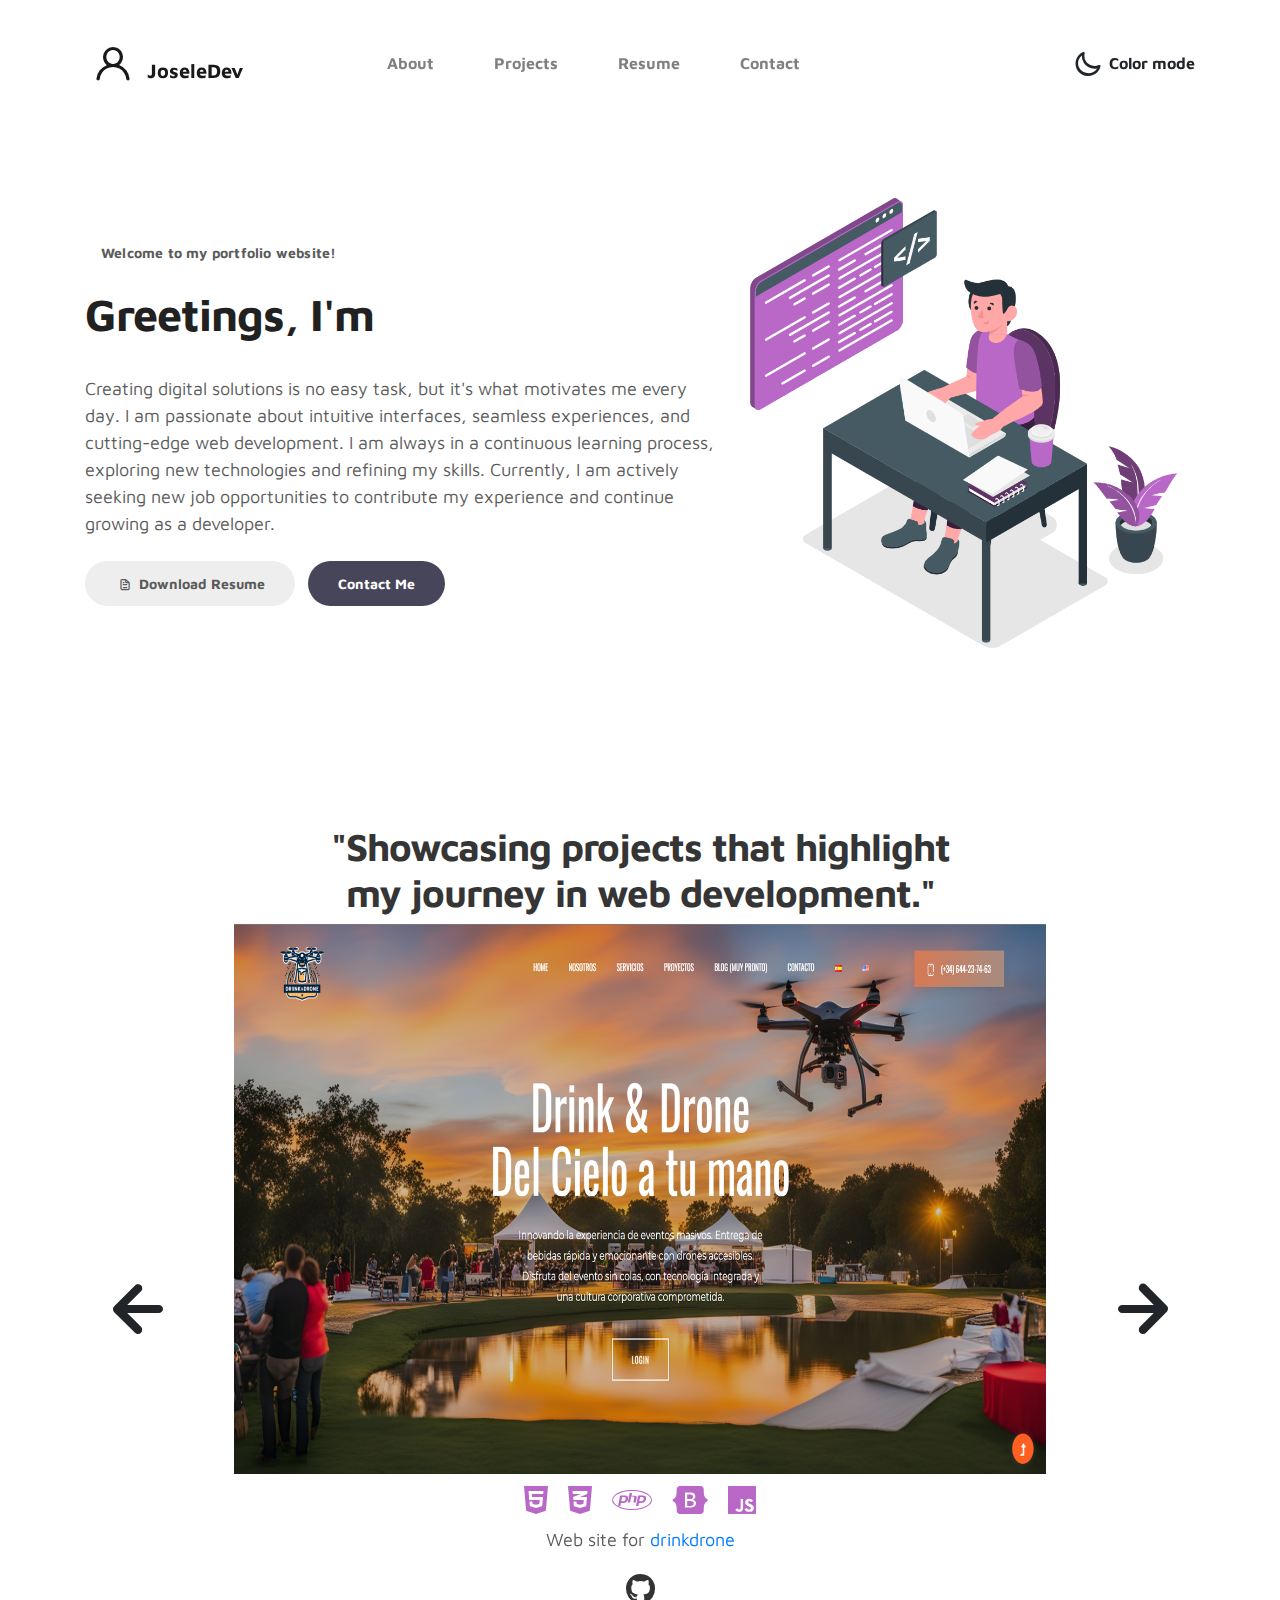
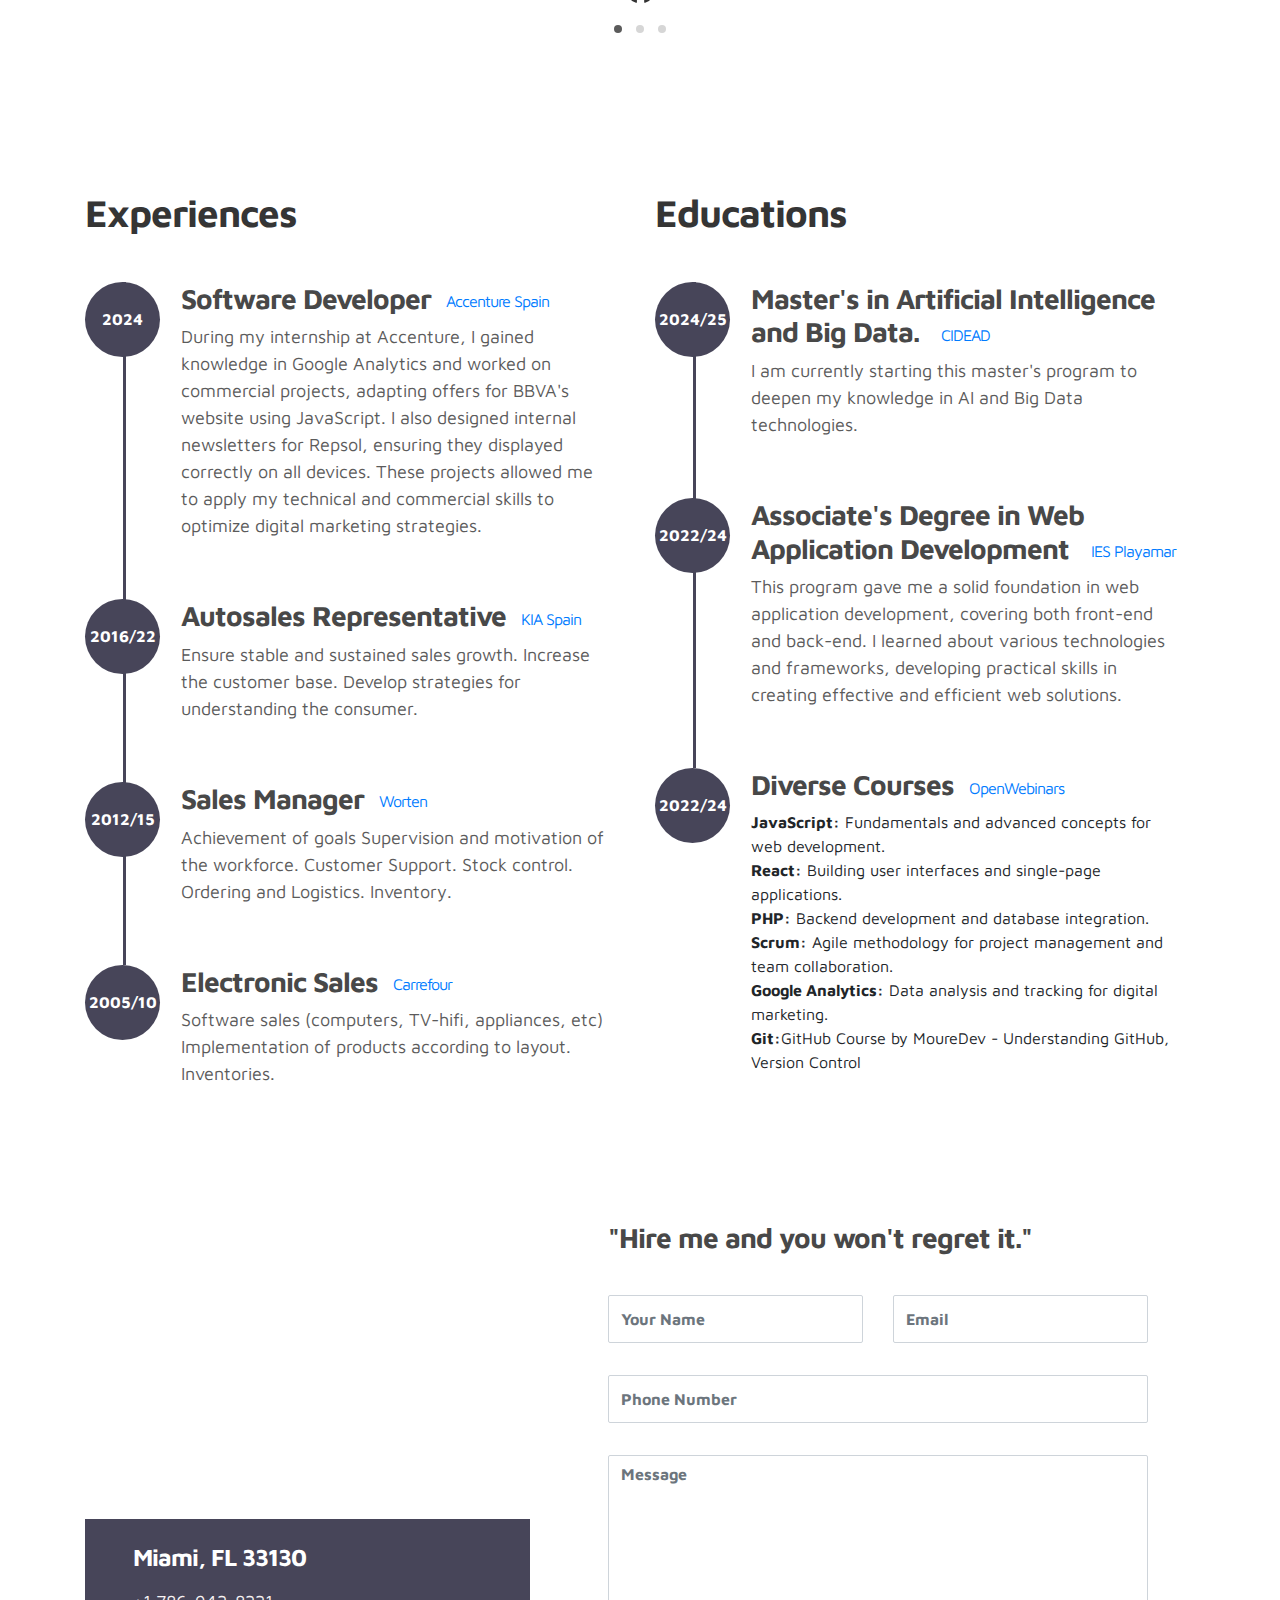
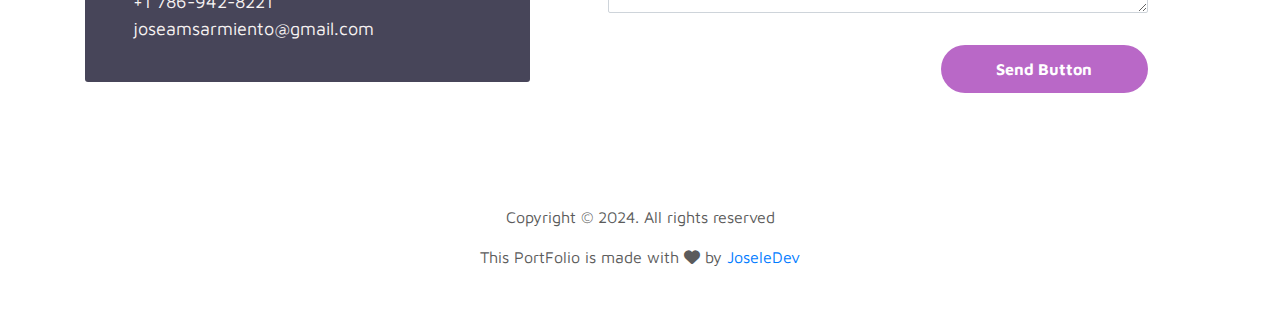
==== commit d2b8724b: "Cambio de imagenes a png para mejorar el rendimiento" ====
--- a/JoseleDev-PortFolio/index.html
+++ b/JoseleDev-PortFolio/index.html
@@ -11,12 +11,12 @@
   <meta property="og:title" content="Portfolio of Jose Antonio Munoz Sarmiento">
   <meta property="og:description"
     content="Explore my web development projects and skills in technologies like JavaScript, Python, and more.">
-  <meta property="og:image" content="https://www.joseledev.es/images/project/logo2.jpg">
+  <meta property="og:image" content="https://www.joseledev.es/images/project/logo2.png">
   <meta property="og:url" content="https://www.joseledev.es">
   <meta property="og:type" content="website">
 
   <!-- Favicon -->
-  <link rel="icon" href="images/favicon2.png">
+  <link rel="icon" href="images/favicon.png">
 
 
   <!-- Keywords for SEO -->
@@ -151,8 +151,7 @@
         </div>
         <div class="col-lg-5 col-md-12 col-12">
           <div class="about-image svg">
-            <img src="https://soumyajit.vercel.app/static/media/home-main.541f8179af8209ce03ccf2178fe62dbf.svg"
-              alt="home pic" class="img-fluid" style="max-height: 450px;">
+            <img src="images\project\Programando.png" alt="home pic" class="img-fluid" style="max-height: 450px;">
           </div>
         </div>
       </div>
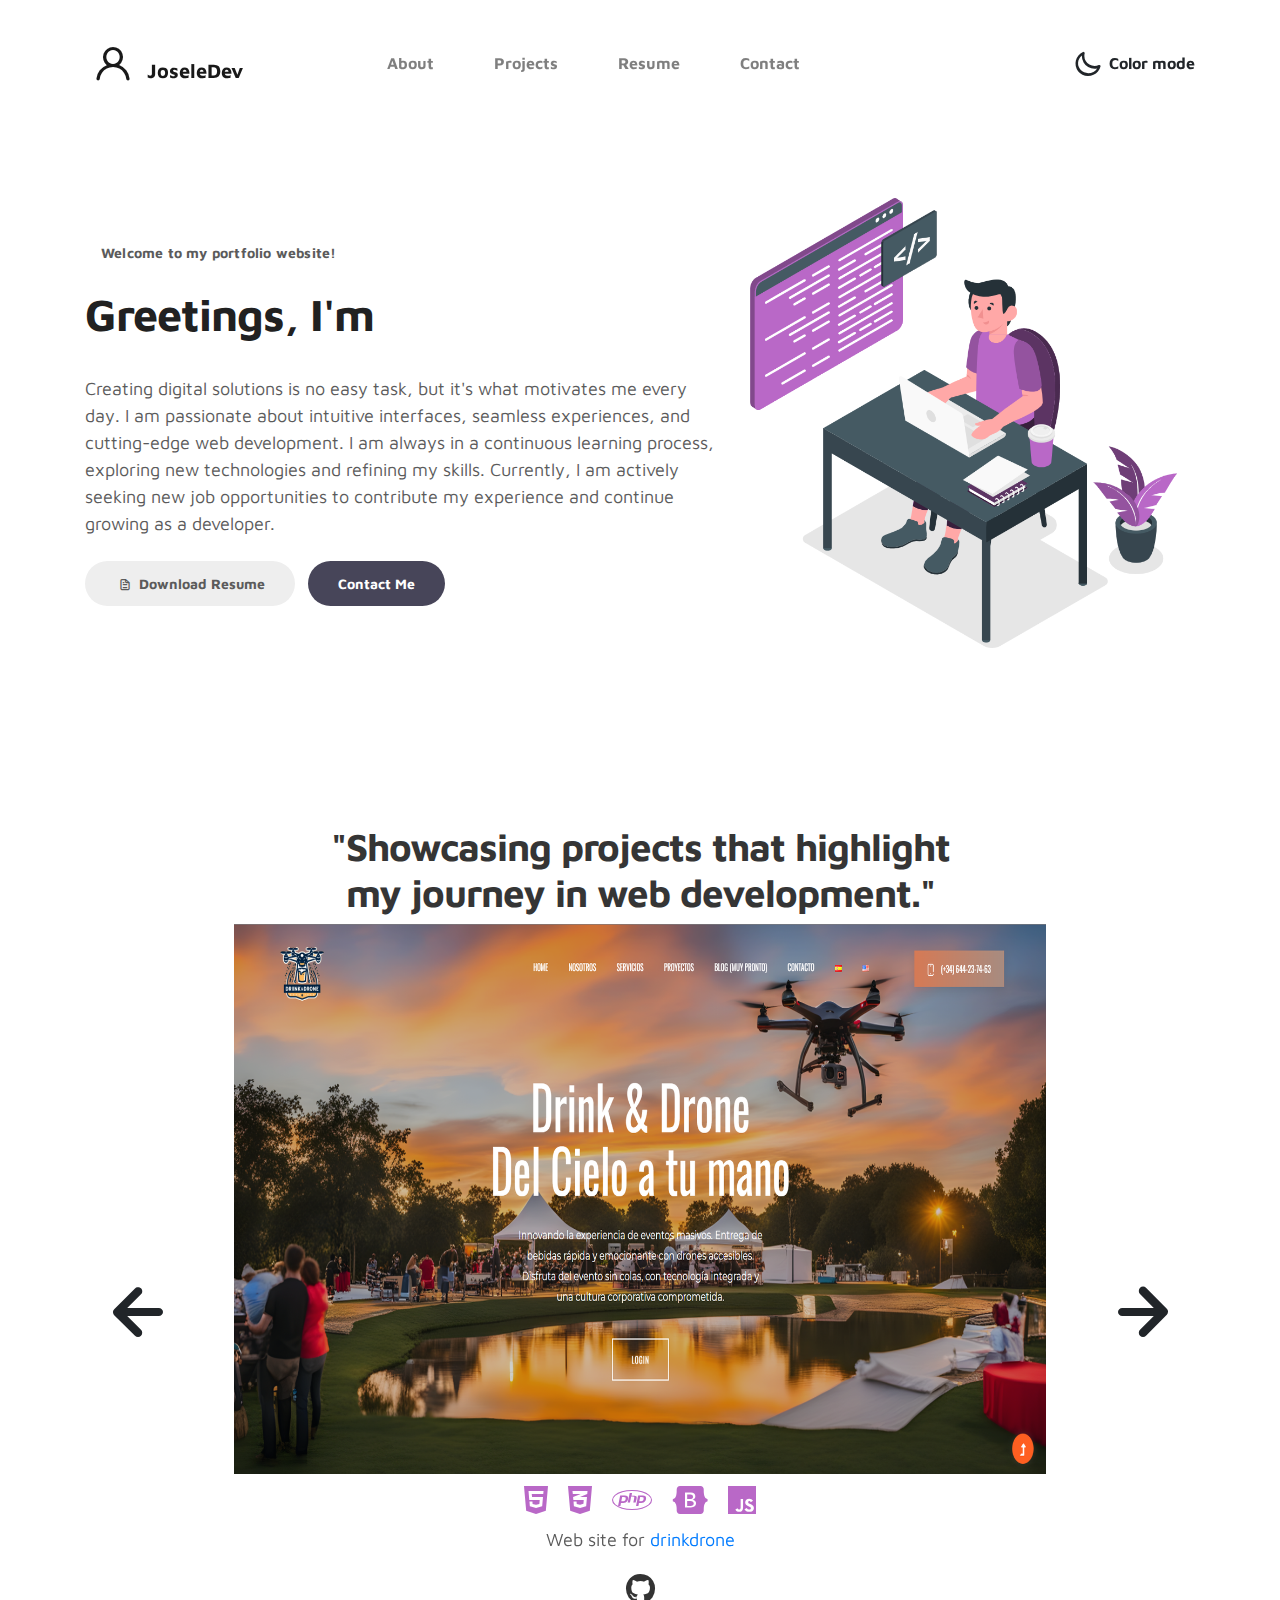
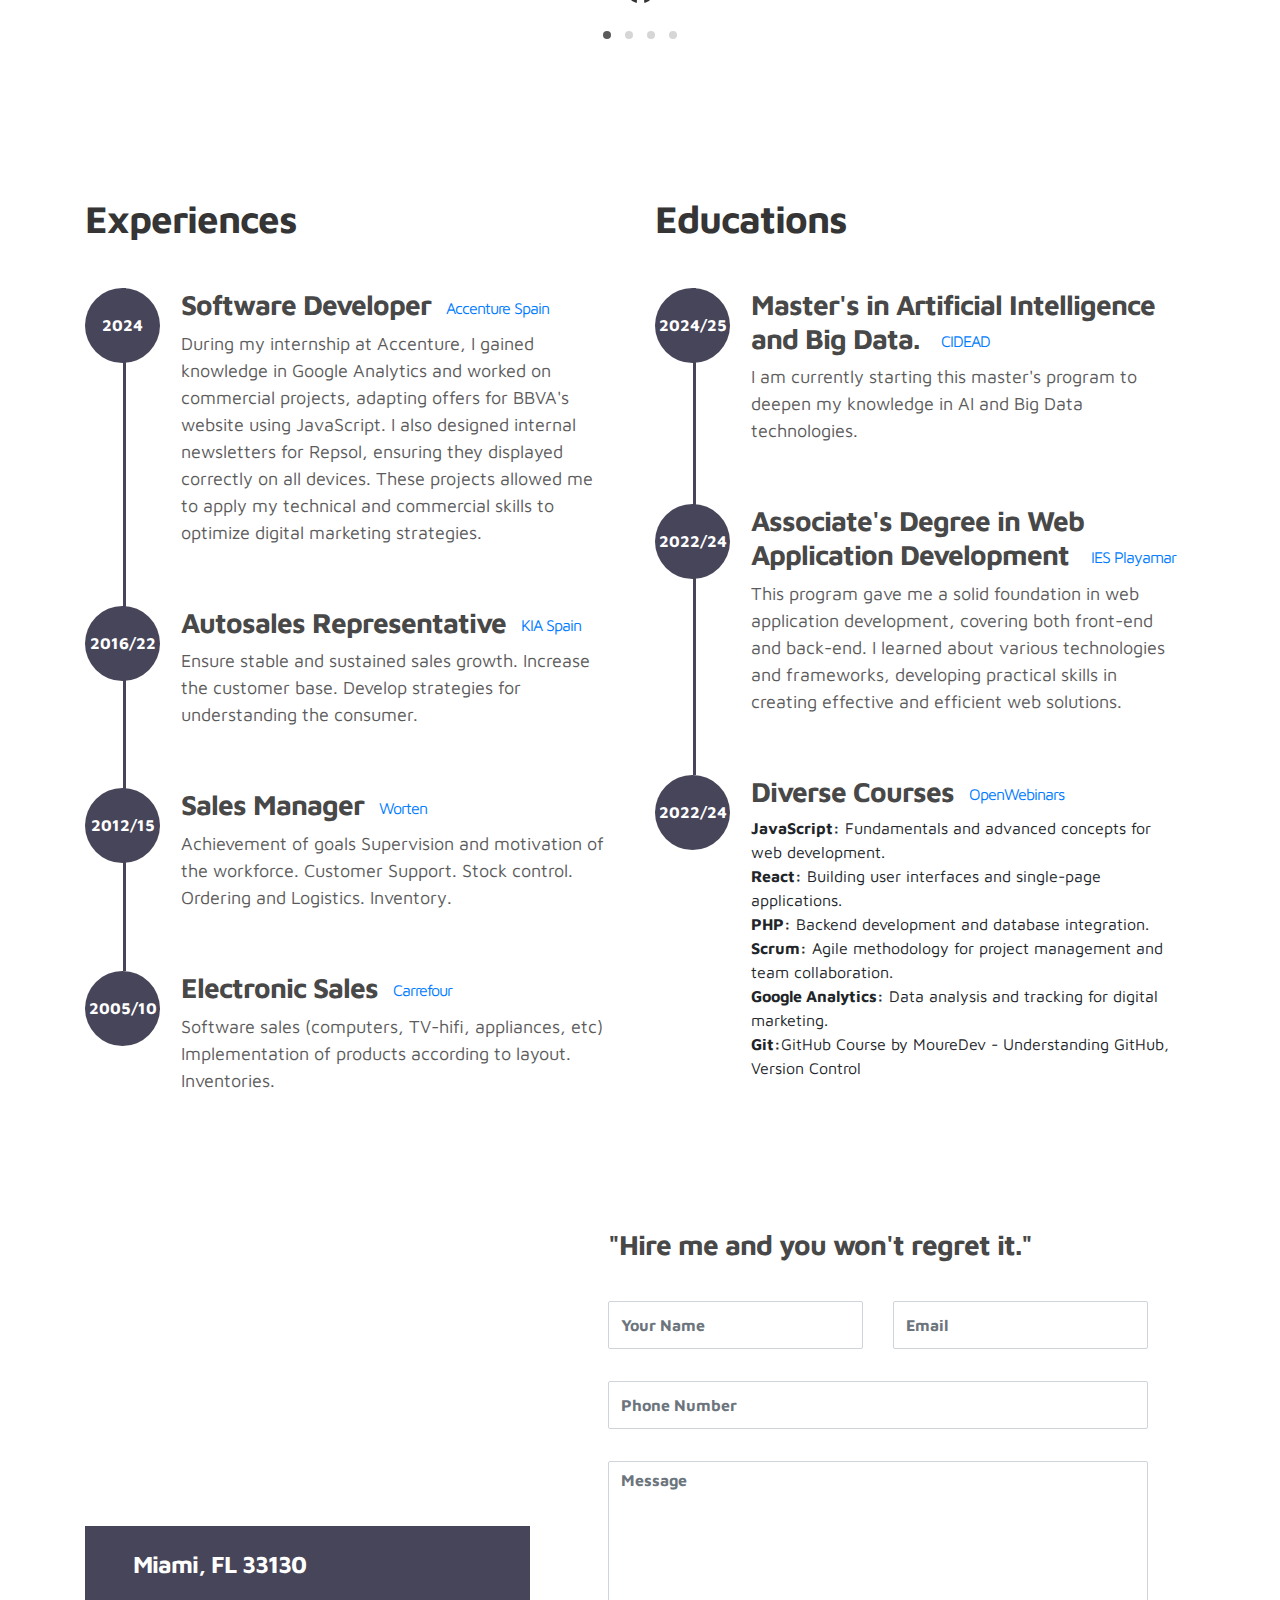
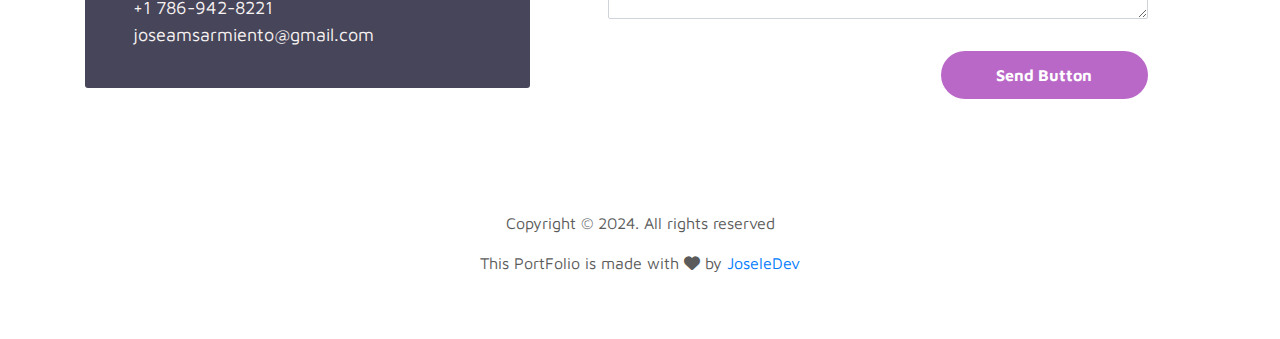
==== commit 2254db04: "Nuevo proyecto "React"" ====
--- a/JoseleDev-PortFolio/index.html
+++ b/JoseleDev-PortFolio/index.html
@@ -8,16 +8,15 @@
   <meta name="author" content="Jose Antonio Munoz Sarmiento">
 
   <!-- Open Graph / LinkedIn -->
-  <meta property="og:title" content="Portfolio of Jose Antonio Munoz Sarmiento">
+  <meta name="title" property="og:title" content="Portfolio of Jose Antonio Munoz Sarmiento">
   <meta property="og:description"
     content="Explore my web development projects and skills in technologies like JavaScript, Python, and more.">
-  <meta property="og:image" content="https://www.joseledev.es/images/project/logo2.png">
+  <meta name="image" property="og:image" content="https://www.joseledev.es/images/project/logo2.png">
   <meta property="og:url" content="https://www.joseledev.es">
   <meta property="og:type" content="website">
 
   <!-- Favicon -->
   <link rel="icon" href="images/favicon.png">
-
 
   <!-- Keywords for SEO -->
   <meta name="keywords"
@@ -57,6 +56,15 @@
       padding: 0;
       margin: 0;
     }
+
+    .project-video {
+      width: 100%;
+      max-width: 812px;
+      height: auto;
+      aspect-ratio: 812 / 550;
+      /* Asegura el aspecto deseado */
+      object-fit: cover;
+    }
   </style>
 
   <!-- Bootstrap core CSS -->
@@ -71,9 +79,6 @@
   <link rel="stylesheet" href="https://cdnjs.cloudflare.com/ajax/libs/font-awesome/6.0.0-beta3/css/all.min.css">
   <link rel="stylesheet" href="https://unicons.iconscout.com/release/v3.0.6/css/line.css">
 
-  <style>
-
-  </style>
 
 </head>
 
@@ -220,20 +225,27 @@
               </div>
             </div>
 
-            <!-- <div class="item">
+            <div class="item">
               <div class="project-info">
-                <img src="images/project/project-image04.png" class="img-fluid" alt="project image">
+                <!-- Video en lugar de imagen con clase adicional para tamaño específico -->
+                <video class="project-video" controls>
+                  <source src="images/project/VideoWishList.webm" type="video/webm">
+                  Tu navegador no soporta el elemento de video.
+                </video>
+
                 <div class="tech-icons">
-                  <i class="fab fa-vuejs tech-icon" title="Vue.js"></i>
-                  <i class="fab fa-axios tech-icon" title="Axios"></i>
-                </div>
-                <a href="https://github.com/tu-usuario/proyecto04" class="github-link" target="_blank">
+                  <i class="fab fa-react tech-icon" title="React"></i>
+                  <i class="fab fa-html5 tech-icon" title="HTML5"></i>
+                  <i class="fab fa-css3-alt tech-icon" title="CSS3"></i>
+                </div>
+                <p>React Project: Wish List</p>
+                <a href="https://github.com/JoseleDev23/react-course-wishlist" class="github-link" target="_blank">
                   <i class="fab fa-github" title="View on GitHub"></i>
                 </a>
               </div>
             </div>
 
-            <div class="item">
+            <!-- <div class="item">
               <div class="project-info">
                 <img src="images/project/project-image05.png" class="img-fluid" alt="project image">
                 <div class="tech-icons">
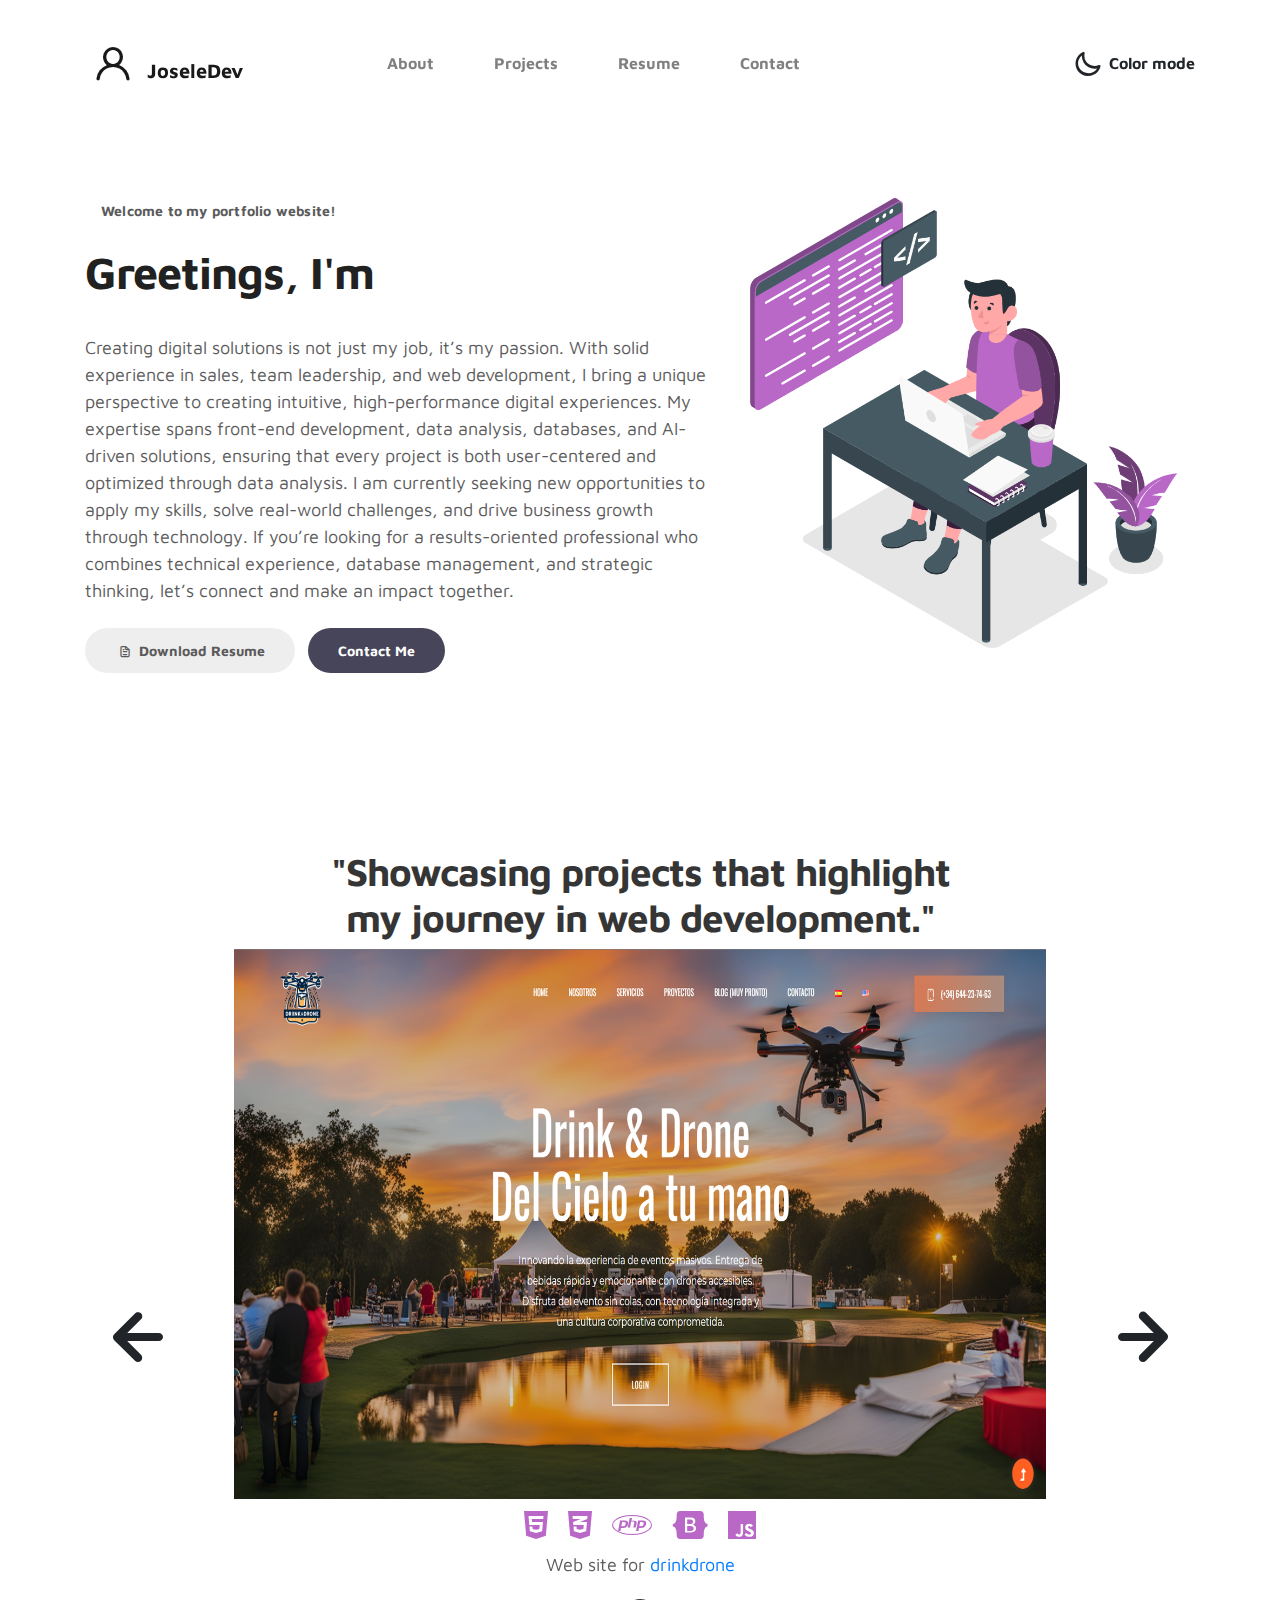
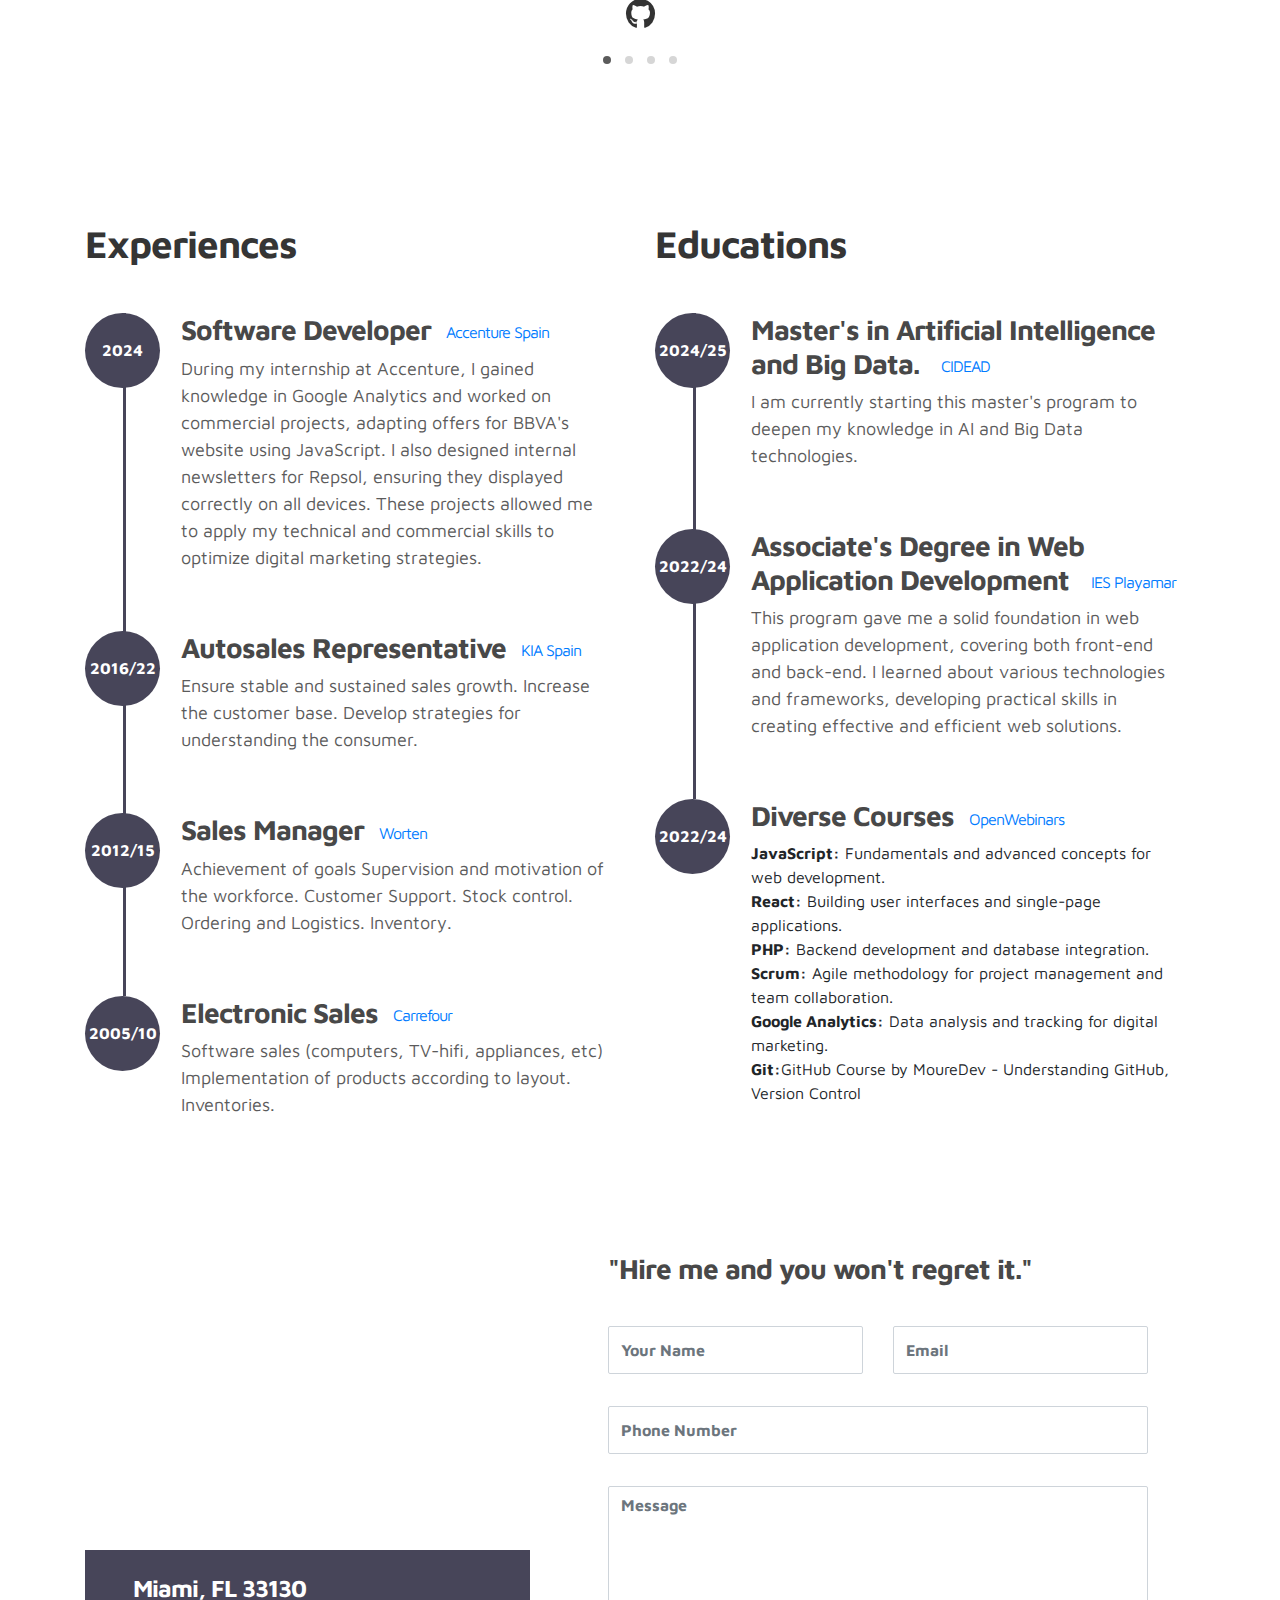
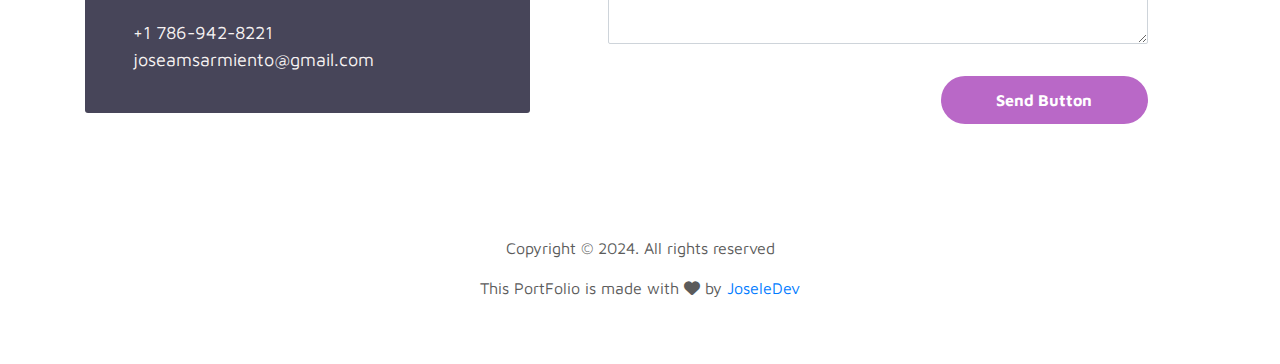
==== commit 0590a855: "Actualizacion de about me y resume en ingles nuevo" ====
--- a/JoseleDev-PortFolio/index.html
+++ b/JoseleDev-PortFolio/index.html
@@ -36,7 +36,8 @@
     }
   </script>
   <script type="text/javascript" src="//translate.google.com/translate_a/element.js?cb=googleTranslateElementInit" async
-    defer></script>
+    defer>
+    </script>
 
   <!-- Styles google button -->
   <style>
@@ -64,6 +65,7 @@
       aspect-ratio: 812 / 550;
       /* Asegura el aspecto deseado */
       object-fit: cover;
+
     }
   </style>
 
@@ -141,11 +143,16 @@
                 <span class="animated-item">Data Analyst</span>
               </div>
             </h1>
-            <p style="padding-top: 10px;">Creating digital solutions is no easy task, but it's what motivates me every
-              day. I am passionate about
-              intuitive interfaces, seamless experiences, and cutting-edge web development. I am always in a continuous
-              learning process, exploring new technologies and refining my skills. Currently, I am actively seeking new
-              job opportunities to contribute my experience and continue growing as a developer.</p>
+            <p style="padding-top: 10px;">Creating digital solutions is not just my job, it’s my passion. With solid
+              experience in sales, team leadership, and web development, I bring a unique perspective to creating
+              intuitive, high-performance digital experiences. My expertise spans front-end development, data analysis,
+              databases, and AI-driven solutions, ensuring that every project is both user-centered and optimized
+              through data analysis.
+
+              I am currently seeking new opportunities to apply my skills, solve real-world challenges, and drive
+              business growth through technology. If you’re looking for a results-oriented professional who combines
+              technical experience, database management, and strategic thinking, let’s connect and make an impact
+              together.</p>
             <div class="custom-btn-group mt-4">
               <a id="download-resume" href="Resume Web Development.pdf" class="btn mr-lg-2 custom-btn" target="_blank">
                 <i class='uil uil-file-alt'></i> Download Resume
@@ -227,7 +234,7 @@
 
             <div class="item">
               <div class="project-info">
-                <!-- Video en lugar de imagen con clase adicional para tamaño específico -->
+                <!-- Video-->
                 <video class="project-video" controls>
                   <source src="images/project/VideoWishList.webm" type="video/webm">
                   Tu navegador no soporta el elemento de video.
@@ -457,8 +464,7 @@
           <p class="copyright-text text-center">Copyright &copy; 2024. All rights reserved
           </p>
           <p class="copyright-text text-center"> This PortFolio is made with <i class="fa fa-heart"
-              aria-hidden="true"></i> by <a rel="nofollow"
-              href="https://www.linkedin.com/in/jose-antonio-mu%C3%B1oz-sarmiento-1b151637/"> JoseleDev</a>
+              aria-hidden="true"></i> by <a rel="nofollow" href="https://www.linkedin.com/in/joseledev/"> JoseleDev</a>
           </p>
         </div>
       </div>
--- a/JoseleDev-PortFolio/css/style.css
+++ b/JoseleDev-PortFolio/css/style.css
@@ -1,11 +1,3 @@
-/*
-
-Tooplate 2115 Marvel
-
-https://www.tooplate.com/view/2115-marvel
-
-*/
-
 
 @import url("https://fonts.googleapis.com/css?family=Maven+Pro:400,700");
 body {
